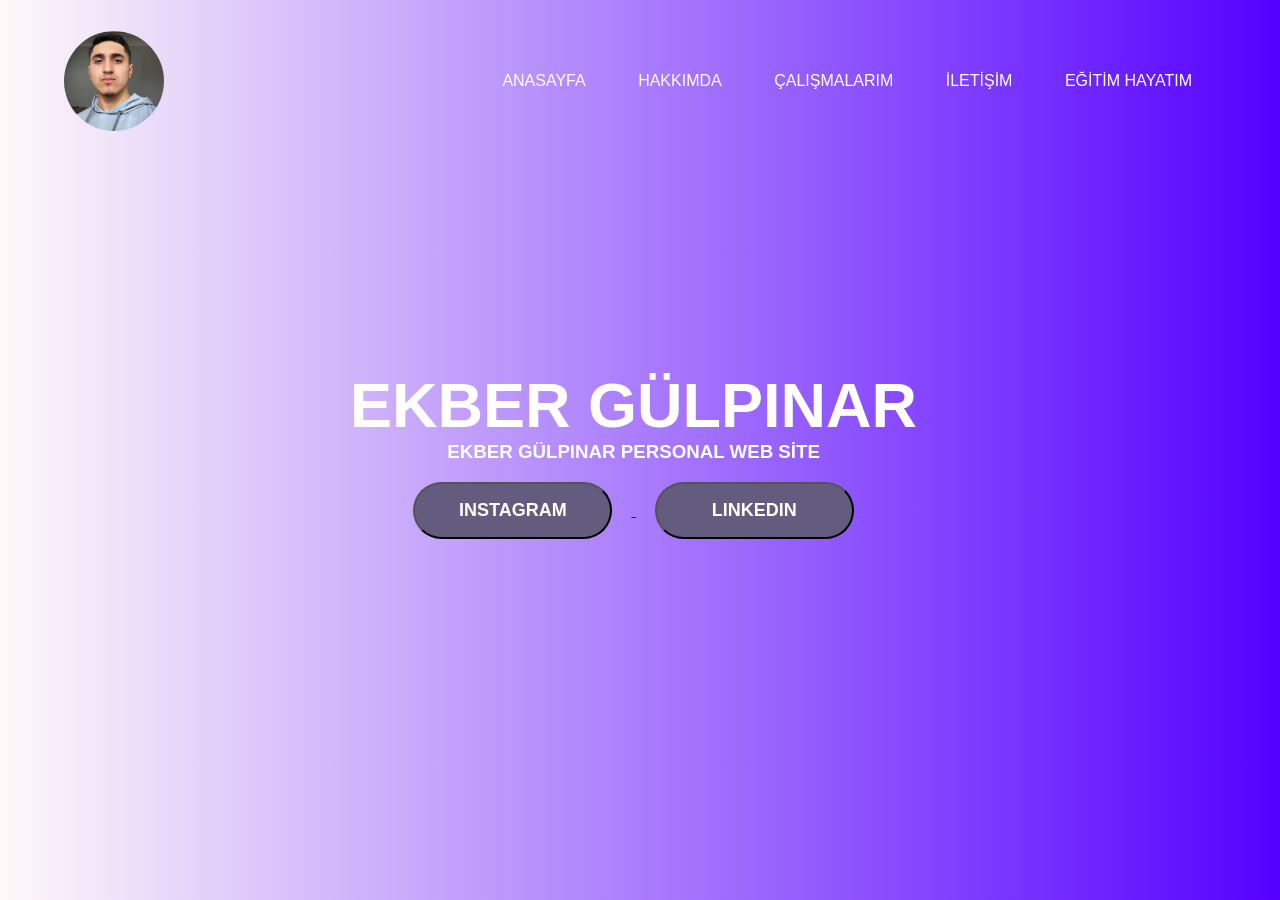
==== index.html @ 1288975b "Update index.html" ====
<!DOCTYPE html>
<html lang="tr">
<head>
	<meta charset="UTF-8">
	<meta http-equiv="X-UA-Compatible" content="IE=edge">
	<meta name="viewport" content="width=device-width, initial-scale=1.0">
	<title>Ekber Gülpınar</title>
	<link rel="stylesheet" href="style.css">
</head>
<body>
	<div class="banner">
		<div class="navbar">
			<img src="profil.jpg" alt="" class="Logo" width="100" height="100">
			<ul>
				<li><a href="index.html">ANASAYFA</a></li>
				<li><a href="hakkimda.html" target="_blank">HAKKIMDA</a></li>
				<li><a href="calismalarim.html"target="_blank">ÇALIŞMALARIM</a></li>
				<li><a href="iletisim.html"target="_blank">İLETİŞİM</a></li>
				<li><a href="egitim.html"target="_blank">EĞİTİM HAYATIM</a></li>
			</ul>
		</div>
		<div class="content">
			<h1>EKBER GÜLPINAR</h1>
			<h3> EKBER GÜLPINAR PERSONAL WEB SİTE</h3>
			<a href="https://www.instagram.com/ekberglpnar/" target="_blank">
				<button type="button">INSTAGRAM</button>
			</a>
			<a href="https://www.linkedin.com/in/ekber-gulpinar-a9260b25b/" target="_blank">
				<button type="button">LINKEDIN</button>
			</a>
		</div>
	</div>
</body>
</html>
---- style.css ----
* {
    padding: 0;
    margin: 0;
    font-family: sans-serif;
}
.banner{
    height: 100vh;
    width: 100%;
    background-image: linear-gradient(to right, rgba(255, 0, 0, 0.025), rgb(85, 0, 255)),url(2.jpg);
    background-position: center;
    background-size: cover;
}
.navbar{
    display : flex;
    width: 90%;
    margin: auto;
    padding: 31px 0;
    align-items: center;
    justify-content: space-between;
}
.Logo{
    cursor: pointer;
    border-radius: 75%;
}
.navbar ul li {
    list-style-type: none ;
    display: inline-block;
    margin: 0 24px;
}
.navbar ul li a {
    text-decoration: none ;
    color:white;
}
.navbar ul li a:hover{
    color:black;
    transition: 1s;

}

.content{
    width: 99%;
    position: absolute;
    top:41%;
    color:white;
    text-align: center;
}
.content h1{
    font-size: 63px;
}
.content p{
    margin: 21px auto ;

}
button{
    width: 199px;
    padding: 16px 0 ;
    border-radius: 40px;
    margin:19px;
    text-align: center;
    color:white;
    cursor:pointer;
    font-weight: 650;
    background-color: hsl(252, 16%, 43%);
    font-size: 18px;
}
button:hover{
    color:black;
    transition: 1.15s;  
}

* {
    box-sizing: border-box;
  }
  
  body {
    font-family: sans-serif;
    margin: 0;
  }
  
  .contact {
    width: 50%;
    margin: auto;
    background-color: white;
    padding: 20px;
    border-radius: 10px;
    box-shadow: 0px 0px 10px rgba(0, 0, 0, 0.3);
  }
  
  h2 {
    margin-top: 0;
    text-align: center;
  }
  
  label {
    display: block;
    font-size: 18px;
    font-weight: bold;
    margin-bottom: 5px;
  }
  
  input[type="text"],
  input[type="email"],
  textarea {
    width: 100%;
    padding: 12px;
    border: 1px solid #ccc;
    border-radius: 4px;
    resize: vertical;
  }
  
  input[type="submit"] {
    background-color: #4CAF50;
    color: white;
    padding: 12px 20px;
    border: none;
    border-radius: 4px;
    cursor: pointer;
  }
  
  input[type="submit"]:hover {
    background-color: #45a049;
  }
  
  @media (max-width: 768px) {
    .contact {
      width: 80%;
    }
  }
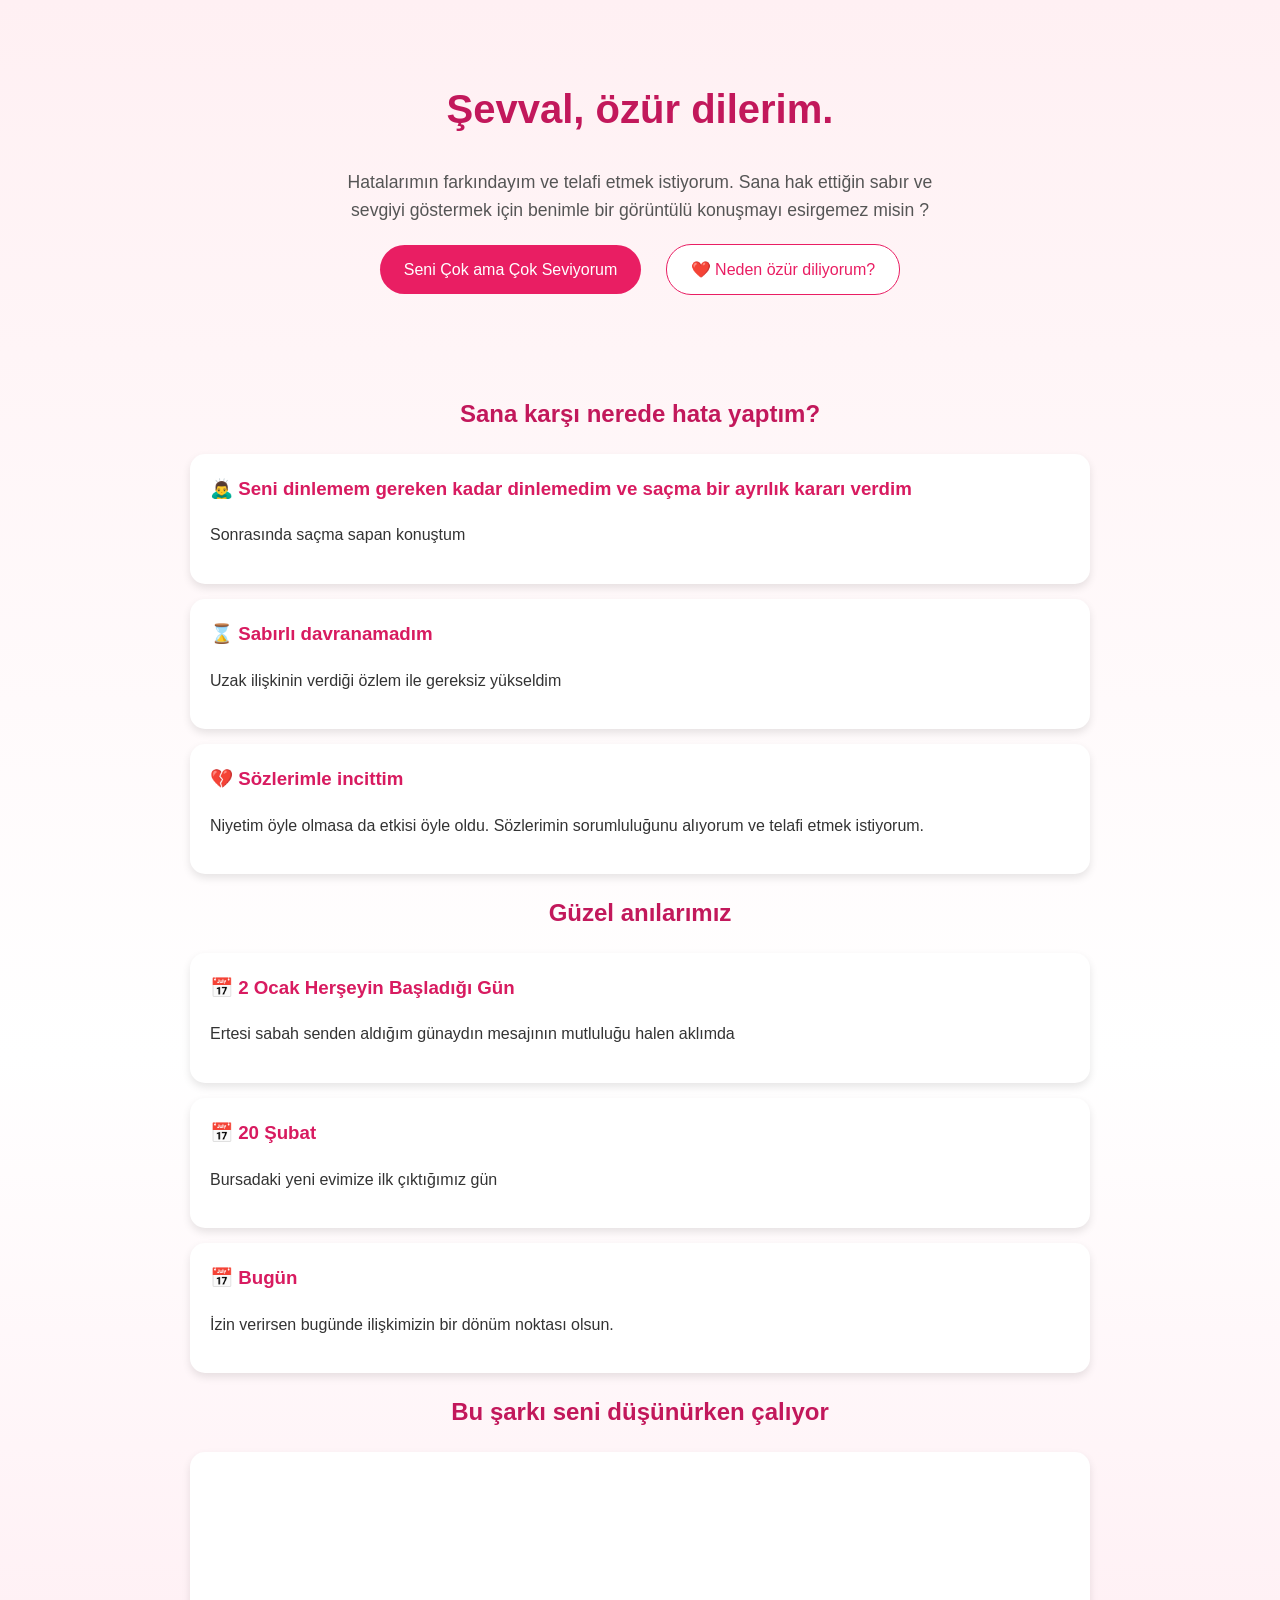
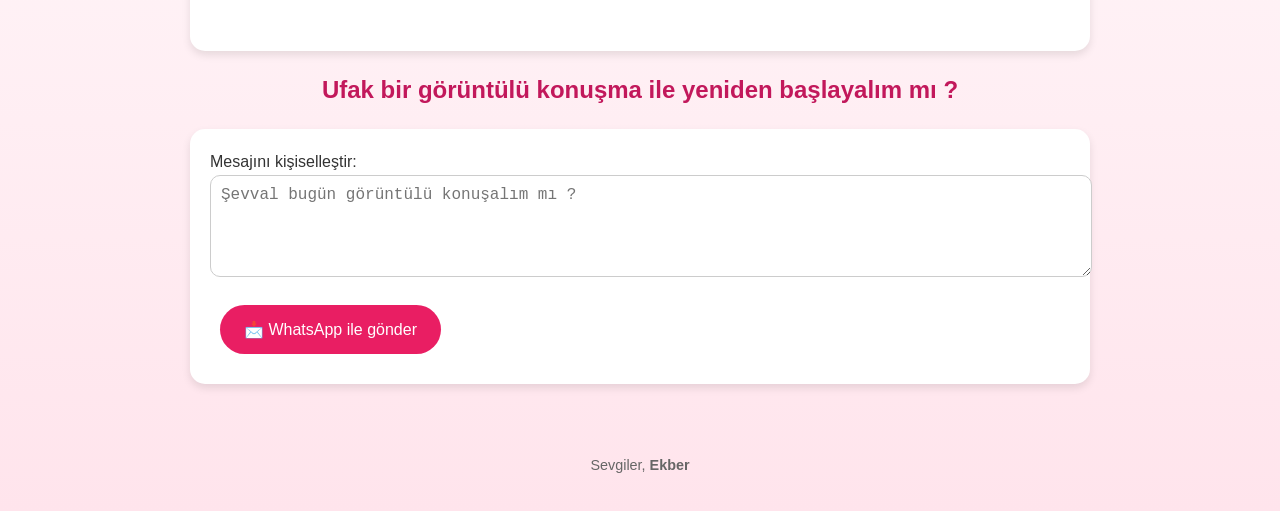
==== commit bd841f8e: "Add files via upload" ====
--- a/index.html
+++ b/index.html
@@ -1,34 +1,169 @@
 <!DOCTYPE html>
 <html lang="tr">
 <head>
-	<meta charset="UTF-8">
-	<meta http-equiv="X-UA-Compatible" content="IE=edge">
-	<meta name="viewport" content="width=device-width, initial-scale=1.0">
-	<title>Ekber Gülpınar</title>
-	<link rel="stylesheet" href="style.css">
+  <meta charset="UTF-8">
+  <meta name="viewport" content="width=device-width, initial-scale=1.0">
+  <title>Özür Dilerim</title>
+  <style>
+    body {
+      margin: 0;
+      font-family: Arial, sans-serif;
+      background: linear-gradient(to bottom, #fff0f3, #ffffff, #ffe4ec);
+      color: #333;
+      line-height: 1.6;
+    }
+    .container {
+      max-width: 900px;
+      margin: 0 auto;
+      padding: 20px;
+    }
+    h1, h2 {
+      text-align: center;
+      color: #c2185b;
+    }
+    .hero {
+      text-align: center;
+      padding: 50px 20px;
+    }
+    .hero h1 {
+      font-size: 2.5rem;
+    }
+    .hero p {
+      max-width: 600px;
+      margin: 10px auto;
+      font-size: 1.1rem;
+      color: #555;
+    }
+    .btn {
+      display: inline-block;
+      background: #e91e63;
+      color: #fff;
+      padding: 12px 24px;
+      margin: 10px;
+      border-radius: 25px;
+      text-decoration: none;
+      transition: background 0.3s;
+    }
+    .btn:hover {
+      background: #c2185b;
+    }
+    .card {
+      background: #fff;
+      border-radius: 15px;
+      padding: 20px;
+      margin: 15px 0;
+      box-shadow: 0 4px 8px rgba(0,0,0,0.1);
+    }
+    .card h3 {
+      margin-top: 0;
+      color: #d81b60;
+    }
+    iframe {
+      width: 100%;
+      height: 152px;
+      border: none;
+      border-radius: 15px;
+    }
+    textarea {
+      width: 100%;
+      min-height: 80px;
+      border-radius: 10px;
+      border: 1px solid #ccc;
+      padding: 10px;
+      font-size: 1rem;
+    }
+    footer {
+      text-align: center;
+      font-size: 0.9rem;
+      color: #666;
+      padding: 20px;
+    }
+  </style>
 </head>
 <body>
-	<div class="banner">
-		<div class="navbar">
-			<img src="profil.jpg" alt="" class="Logo" width="100" height="100">
-			<ul>
-				<li><a href="index.html">ANASAYFA</a></li>
-				<li><a href="hakkimda.html" target="_blank">HAKKIMDA</a></li>
-				<li><a href="calismalarim.html"target="_blank">ÇALIŞMALARIM</a></li>
-				<li><a href="iletisim.html"target="_blank">İLETİŞİM</a></li>
-				<li><a href="egitim.html"target="_blank">EĞİTİM HAYATIM</a></li>
-			</ul>
-		</div>
-		<div class="content">
-			<h1>EKBER GÜLPINAR</h1>
-			<h3> EKBER GÜLPINAR PERSONAL WEB SİTE</h3>
-			<a href="https://www.instagram.com/ekberglpnar/" target="_blank">
-				<button type="button">INSTAGRAM</button>
-			</a>
-			<a href="https://www.linkedin.com/in/ekber-gulpinar-a9260b25b/" target="_blank">
-				<button type="button">LINKEDIN</button>
-			</a>
-		</div>
-	</div>
+  <div class="hero">
+    <h1>Şevval, özür dilerim.</h1>
+    <p>Hatalarımın farkındayım ve telafi etmek istiyorum. Sana hak ettiğin sabır ve sevgiyi göstermek için benimle bir görüntülü konuşmayı esirgemez misin ?</p>
+    <a href="#invite" class="btn">Seni Çok ama Çok Seviyorum</a>
+    <a href="#apology" class="btn" style="background:#fff; color:#e91e63; border:1px solid #e91e63;">❤️ Neden özür diliyorum?</a>
+  </div>
+
+  <div class="container">
+    <section id="apology">
+      <h2>Sana karşı nerede hata yaptım?</h2>
+      <div class="card">
+        <h3>🙇‍♂️ Seni dinlemem gereken kadar dinlemedim ve saçma bir ayrılık kararı verdim</h3>
+        <p>Sonrasında saçma sapan konuştum</p>
+      </div>
+      <div class="card">
+        <h3>⌛ Sabırlı davranamadım</h3>
+        <p>Uzak ilişkinin verdiği özlem ile gereksiz yükseldim</p>
+      </div>
+      <div class="card">
+        <h3>💔 Sözlerimle incittim</h3>
+        <p>Niyetim öyle olmasa da etkisi öyle oldu. Sözlerimin sorumluluğunu alıyorum ve telafi etmek istiyorum.</p>
+      </div>
+    </section>
+
+    <section id="memories">
+      <h2>Güzel anılarımız</h2>
+      <div class="card">
+        <h3>📅 2 Ocak Herşeyin Başladığı Gün</h3>
+        <p>Ertesi sabah senden aldığım günaydın mesajının mutluluğu halen aklımda</p>
+      </div>
+      <div class="card">
+        <h3>📅 20 Şubat</h3>
+        <p>Bursadaki yeni evimize ilk çıktığımız gün</p>
+      </div>
+      <div class="card">
+        <h3>📅 Bugün</h3>
+        <p>İzin verirsen bugünde ilişkimizin bir dönüm noktası olsun.</p>
+      </div>
+    </section>
+
+    <section id="music">
+  <h2>Bu şarkı seni düşünürken çalıyor</h2>
+  <div class="card">
+    <iframe
+      style="border-radius:12px"
+      src="https://open.spotify.com/embed/track/0tgVpDi06FyKpA1z0VMD4v?utm_source=generator"
+      width="100%"
+      height="152"
+      frameborder="0"
+      allow="autoplay; clipboard-write; encrypted-media; fullscreen; picture-in-picture"
+      loading="lazy">
+    </iframe>
+  </div>
+</section>
+
+
+    <section id="invite">
+      <h2>Ufak bir görüntülü konuşma ile yeniden başlayalım mı ?</h2>
+      <div class="card">
+        <label>Mesajını kişiselleştir:</label>
+        <textarea id="customMsg" placeholder="Şevval bugün görüntülü konuşalım mı ?"></textarea>
+        <div style="margin-top:10px;">
+          <a id="waLink" class="btn" target="_blank">📩 WhatsApp ile gönder</a>
+        </div>
+      </div>
+    </section>
+  </div>
+
+  <footer>
+    <p>Sevgiler, <strong>Ekber</strong></p>
+  </footer>
+
+  <script>
+    const waLink = document.getElementById('waLink');
+    const textarea = document.getElementById('customMsg');
+
+    function updateLink() {
+      let msg = textarea.value.trim() || "Şevval, benimle tekrar bir ilişkiye ne dersin ? – Ekber";
+      waLink.href = `https://wa.me/?text=${encodeURIComponent(msg)}`;
+    }
+
+    textarea.addEventListener('input', updateLink);
+    updateLink();
+  </script>
 </body>
 </html>
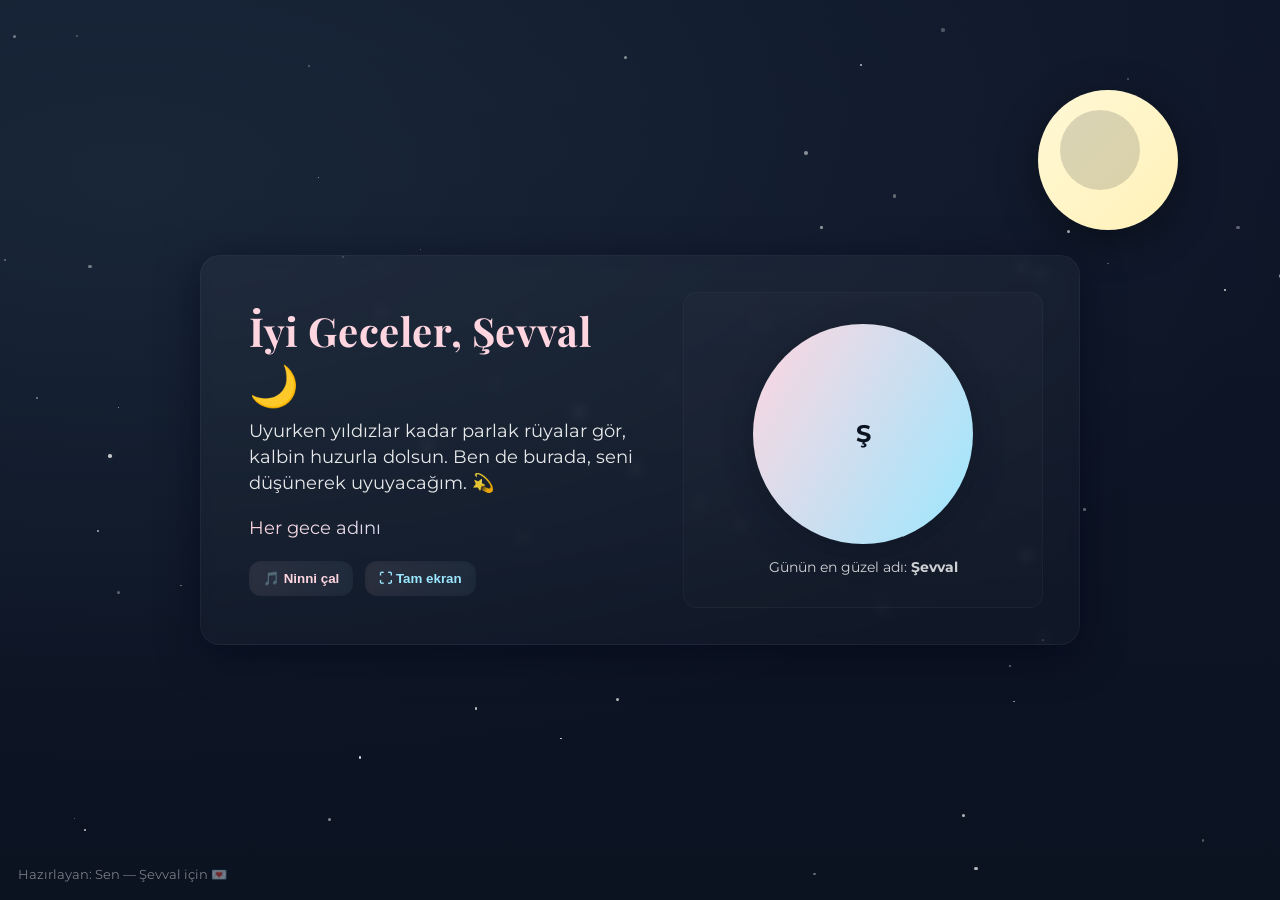
==== commit 27cbaf8e: "Update index.html" ====
--- a/index.html
+++ b/index.html
@@ -1,169 +1,159 @@
-<!DOCTYPE html>
+<!doctype html>
 <html lang="tr">
 <head>
-  <meta charset="UTF-8">
-  <meta name="viewport" content="width=device-width, initial-scale=1.0">
-  <title>Özür Dilerim</title>
+  <meta charset="utf-8">
+  <meta name="viewport" content="width=device-width, initial-scale=1">
+  <title>İyi Geceler, Şevval</title>
+  <link href="https://fonts.googleapis.com/css2?family=Montserrat:wght@300;600;800&family=Playfair+Display:wght@400;700&display=swap" rel="stylesheet">
   <style>
-    body {
-      margin: 0;
-      font-family: Arial, sans-serif;
-      background: linear-gradient(to bottom, #fff0f3, #ffffff, #ffe4ec);
-      color: #333;
-      line-height: 1.6;
+    :root{
+      --bg1: #0f172a; /* gece mavisi */
+      --bg2: #0b1220; /* daha koyu */
+      --card: rgba(255,255,255,0.06);
+      --accent: #ffd6e0; /* pembe */
+      --accent-2: #9be7ff; /* soft mavi */
+      --glass: rgba(255,255,255,0.06);
     }
-    .container {
-      max-width: 900px;
-      margin: 0 auto;
-      padding: 20px;
+    *{box-sizing:border-box}
+    html,body{height:100%;margin:0;font-family:Montserrat,system-ui,Arial;}
+
+    body{
+      background: radial-gradient(1200px 600px at 10% 20%, rgba(155,231,255,0.08), transparent),
+                  linear-gradient(180deg,var(--bg1),var(--bg2));
+      color: #fff;overflow:hidden;display:flex;align-items:center;justify-content:center;padding:32px;
     }
-    h1, h2 {
-      text-align: center;
-      color: #c2185b;
-    }
-    .hero {
-      text-align: center;
-      padding: 50px 20px;
-    }
-    .hero h1 {
-      font-size: 2.5rem;
-    }
-    .hero p {
-      max-width: 600px;
-      margin: 10px auto;
-      font-size: 1.1rem;
-      color: #555;
-    }
-    .btn {
-      display: inline-block;
-      background: #e91e63;
-      color: #fff;
-      padding: 12px 24px;
-      margin: 10px;
-      border-radius: 25px;
-      text-decoration: none;
-      transition: background 0.3s;
-    }
-    .btn:hover {
-      background: #c2185b;
-    }
-    .card {
-      background: #fff;
-      border-radius: 15px;
-      padding: 20px;
-      margin: 15px 0;
-      box-shadow: 0 4px 8px rgba(0,0,0,0.1);
-    }
-    .card h3 {
-      margin-top: 0;
-      color: #d81b60;
-    }
-    iframe {
-      width: 100%;
-      height: 152px;
-      border: none;
-      border-radius: 15px;
-    }
-    textarea {
-      width: 100%;
-      min-height: 80px;
-      border-radius: 10px;
-      border: 1px solid #ccc;
-      padding: 10px;
-      font-size: 1rem;
-    }
-    footer {
-      text-align: center;
-      font-size: 0.9rem;
-      color: #666;
-      padding: 20px;
+
+    /* yıldızlar */
+    .sky{position:fixed;inset:0;pointer-events:none;}
+    .star{position:absolute;background:#fff;border-radius:50%;opacity:0.9;box-shadow:0 0 6px rgba(255,255,255,0.2);animation:twinkle 3s infinite ease-in-out;}
+    @keyframes twinkle{0%{opacity:.2;transform:scale(.9)}50%{opacity:1;transform:scale(1.2)}100%{opacity:.2;transform:scale(.9)}}
+
+    /* ay */
+    .moon{position:fixed;right:8%;top:10%;width:140px;height:140px;border-radius:50%;background:linear-gradient(135deg,#fff8d6,#fff1b8);box-shadow:0 10px 40px rgba(0,0,0,0.4);filter:blur(.2px);transform:translateY(0);animation:float 6s ease-in-out infinite}
+    .moon:after{content:'';position:absolute;left:22px;top:20px;width:80px;height:80px;border-radius:50%;background:var(--bg2);opacity:.15}
+    @keyframes float{0%{transform:translateY(0)}50%{transform:translateY(-10px)}100%{transform:translateY(0)}}
+
+    /* kart */
+    .card{width:min(880px,95%);max-width:920px;padding:36px;border-radius:20px;background:linear-gradient(180deg,rgba(255,255,255,0.03),rgba(255,255,255,0.02));box-shadow: 0 10px 40px rgba(2,6,23,0.6);backdrop-filter: blur(6px);border:1px solid rgba(255,255,255,0.04);display:grid;grid-template-columns:1fr 360px;gap:28px;align-items:center}
+
+    .left{padding:12px}
+    h1{font-family:'Playfair Display',serif;font-weight:700;margin:0 0 8px;font-size:40px;letter-spacing:0.6px;color:var(--accent)}
+    p.lead{margin:0 0 18px;font-size:18px;line-height:1.45;color:rgba(255,255,255,0.9)}
+
+    /* yazı efekt */
+    .wish{font-size:18px;line-height:1.6;background:linear-gradient(90deg,var(--accent),var(--accent-2));-webkit-background-clip:text;background-clip:text;color:transparent}
+
+    .controls{display:flex;gap:12px;margin-top:18px}
+    .btn{padding:10px 14px;border-radius:12px;border:0;background:linear-gradient(90deg, rgba(255,214,227,0.08), rgba(155,231,255,0.05));color:var(--accent);cursor:pointer;font-weight:600;backdrop-filter: blur(4px)}
+    .btn.secondary{color:var(--accent-2)}
+
+    /* sağ bölüm */
+    .photo-area{height:100%;display:flex;flex-direction:column;align-items:center;justify-content:center;padding:18px;border-radius:14px;background:linear-gradient(180deg, rgba(255,255,255,0.02), rgba(255,255,255,0.01));border:1px solid rgba(255,255,255,0.03)}
+    .photo{width:220px;height:220px;border-radius:50%;background:linear-gradient(120deg,var(--accent),var(--accent-2));display:flex;align-items:center;justify-content:center;font-size:24px;color:#0b1220;font-weight:700;box-shadow:0 8px 30px rgba(11,18,32,0.45)}
+    .caption{margin-top:14px;text-align:center;font-size:14px;color:rgba(255,255,255,0.8)}
+
+    footer.note{position:fixed;left:18px;bottom:18px;color:rgba(255,255,255,0.45);font-size:13px}
+
+    /* responsive */
+    @media (max-width:820px){
+      .card{grid-template-columns:1fr;gap:18px}
+      .photo{width:160px;height:160px}
     }
   </style>
 </head>
 <body>
-  <div class="hero">
-    <h1>Şevval, özür dilerim.</h1>
-    <p>Hatalarımın farkındayım ve telafi etmek istiyorum. Sana hak ettiğin sabır ve sevgiyi göstermek için benimle bir görüntülü konuşmayı esirgemez misin ?</p>
-    <a href="#invite" class="btn">Seni Çok ama Çok Seviyorum</a>
-    <a href="#apology" class="btn" style="background:#fff; color:#e91e63; border:1px solid #e91e63;">❤️ Neden özür diliyorum?</a>
-  </div>
 
-  <div class="container">
-    <section id="apology">
-      <h2>Sana karşı nerede hata yaptım?</h2>
-      <div class="card">
-        <h3>🙇‍♂️ Seni dinlemem gereken kadar dinlemedim ve saçma bir ayrılık kararı verdim</h3>
-        <p>Sonrasında saçma sapan konuştum</p>
+  <div class="sky" aria-hidden="true"></div>
+  <div class="moon" aria-hidden="true"></div>
+
+  <main class="card" role="main">
+    <section class="left">
+      <h1>İyi Geceler, Şevval 🌙</h1>
+      <p class="lead">Uyurken yıldızlar kadar parlak rüyalar gör, kalbin huzurla dolsun. Ben de burada, seni düşünerek uyuyacağım. 💫</p>
+
+      <p class="wish" id="typeLine">Her gece adını fısıldıyor rüzgâr — tatlı uykular, sevgilim.</p>
+
+      <div class="controls">
+        <button class="btn" id="playBtn">🎵 Ninni çal</button>
+        <button class="btn secondary" id="fullscreenBtn">⛶ Tam ekran</button>
       </div>
-      <div class="card">
-        <h3>⌛ Sabırlı davranamadım</h3>
-        <p>Uzak ilişkinin verdiği özlem ile gereksiz yükseldim</p>
-      </div>
-      <div class="card">
-        <h3>💔 Sözlerimle incittim</h3>
-        <p>Niyetim öyle olmasa da etkisi öyle oldu. Sözlerimin sorumluluğunu alıyorum ve telafi etmek istiyorum.</p>
-      </div>
+
+      <audio id="ninni" loop>
+        <!-- Buraya kendi mp3 dosyanızın yolunu koyun. Örn: "audio/lullaby.mp3" -->
+        <source src="" type="audio/mpeg">
+        <!-- Eğer ses eklemezseniz düğme sessiz kalır. -->
+      </audio>
+
     </section>
 
-    <section id="memories">
-      <h2>Güzel anılarımız</h2>
-      <div class="card">
-        <h3>📅 2 Ocak Herşeyin Başladığı Gün</h3>
-        <p>Ertesi sabah senden aldığım günaydın mesajının mutluluğu halen aklımda</p>
-      </div>
-      <div class="card">
-        <h3>📅 20 Şubat</h3>
-        <p>Bursadaki yeni evimize ilk çıktığımız gün</p>
-      </div>
-      <div class="card">
-        <h3>📅 Bugün</h3>
-        <p>İzin verirsen bugünde ilişkimizin bir dönüm noktası olsun.</p>
-      </div>
-    </section>
+    <aside class="photo-area" aria-label="Fotoğraf ve küçük not">
+      <div class="photo" id="photo">Ş</div>
+      <div class="caption">Günün en güzel adı: <strong>Şevval</strong></div>
+    </aside>
+  </main>
 
-    <section id="music">
-  <h2>Bu şarkı seni düşünürken çalıyor</h2>
-  <div class="card">
-    <iframe
-      style="border-radius:12px"
-      src="https://open.spotify.com/embed/track/0tgVpDi06FyKpA1z0VMD4v?utm_source=generator"
-      width="100%"
-      height="152"
-      frameborder="0"
-      allow="autoplay; clipboard-write; encrypted-media; fullscreen; picture-in-picture"
-      loading="lazy">
-    </iframe>
-  </div>
-</section>
-
-
-    <section id="invite">
-      <h2>Ufak bir görüntülü konuşma ile yeniden başlayalım mı ?</h2>
-      <div class="card">
-        <label>Mesajını kişiselleştir:</label>
-        <textarea id="customMsg" placeholder="Şevval bugün görüntülü konuşalım mı ?"></textarea>
-        <div style="margin-top:10px;">
-          <a id="waLink" class="btn" target="_blank">📩 WhatsApp ile gönder</a>
-        </div>
-      </div>
-    </section>
-  </div>
-
-  <footer>
-    <p>Sevgiler, <strong>Ekber</strong></p>
-  </footer>
+  <div class="note" style="display:none">Not: Bu sayfa yerel olarak çalışır. Dilersen kodu düzenleyip kendi şarkını, fotoğrafını veya mesajını ekleyebilirsin.</div>
+  <footer class="note">Hazırlayan: Sen — Şevval için 💌</footer>
 
   <script>
-    const waLink = document.getElementById('waLink');
-    const textarea = document.getElementById('customMsg');
+    // küçük yıldızlar üretimi
+    const sky = document.querySelector('.sky');
+    function makeStars(count){
+      for(let i=0;i<count;i++){
+        const s = document.createElement('div');
+        s.className = 'star';
+        const size = Math.random()*3 + 1; // 1-4px
+        s.style.width = s.style.height = size + 'px';
+        s.style.left = Math.random()*100 + '%';
+        s.style.top = Math.random()*100 + '%';
+        s.style.opacity = (Math.random()*0.7 + 0.2).toFixed(2);
+        s.style.animationDuration = (Math.random()*3 + 2).toFixed(2) + 's';
+        sky.appendChild(s);
+      }
+    }
+    makeStars(60);
 
-    function updateLink() {
-      let msg = textarea.value.trim() || "Şevval, benimle tekrar bir ilişkiye ne dersin ? – Ekber";
-      waLink.href = `https://wa.me/?text=${encodeURIComponent(msg)}`;
+    // butonlar
+    const playBtn = document.getElementById('playBtn');
+    const ninni = document.getElementById('ninni');
+    playBtn.addEventListener('click',()=>{
+      if(!ninni.querySelector('source').src){
+        // kullanıcı eklemedi
+        alert('Sayfaya bir müzik dosyası eklemek istersen index.html içindeki <audio> elementine mp3 yolu koy.');
+        return;
+      }
+      if(ninni.paused){
+        ninni.play();playBtn.textContent = '⏸️ Duraklat';
+      } else {ninni.pause();playBtn.textContent = '🎵 Ninni çal';}
+    });
+
+    // tam ekran
+    const fsBtn = document.getElementById('fullscreenBtn');
+    fsBtn.addEventListener('click',()=>{
+      if(!document.fullscreenElement){
+        document.documentElement.requestFullscreen().catch(()=>{});
+      } else {
+        document.exitFullscreen().catch(()=>{});
+      }
+    });
+
+    // küçük yazı efekt (basit)
+    const line = document.getElementById('typeLine');
+    const originalText = line.textContent;
+    line.textContent = '';
+    let idx=0;
+    function type(){
+      if(idx<=originalText.length){
+        line.textContent = originalText.slice(0,idx);
+        idx++;
+        setTimeout(type,50);
+      }
     }
+    setTimeout(type,700);
 
-    textarea.addEventListener('input', updateLink);
-    updateLink();
+    // fotoğraf yerine gerçek resim koymak istersen:
+    // document.getElementById('photo').style.backgroundImage = 'url("path/to/photo.jpg")';
+    // document.getElementById('photo').textContent = '';
   </script>
 </body>
 </html>
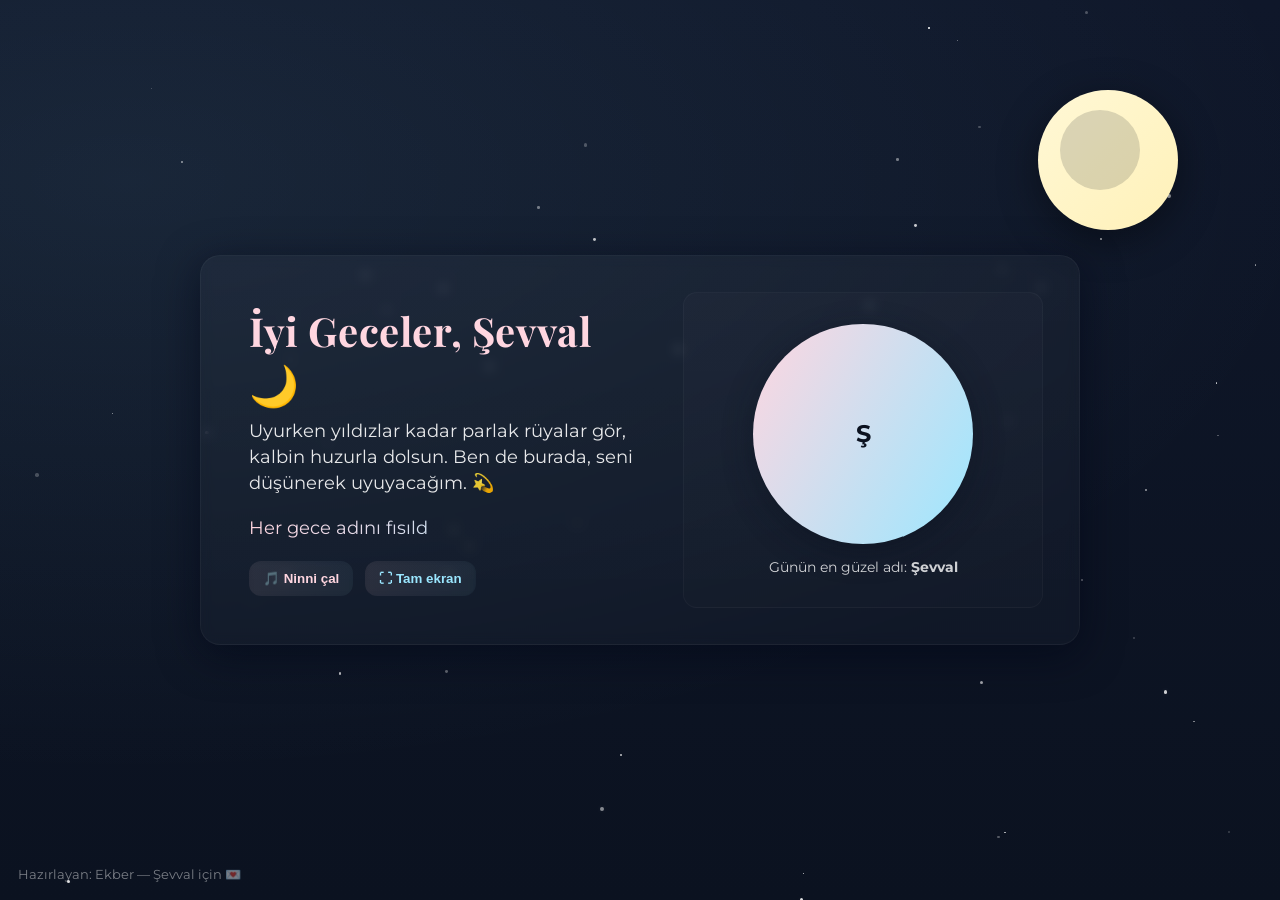
==== commit 49b92f8b: "Update index.html" ====
--- a/index.html
+++ b/index.html
@@ -93,7 +93,7 @@
   </main>
 
   <div class="note" style="display:none">Not: Bu sayfa yerel olarak çalışır. Dilersen kodu düzenleyip kendi şarkını, fotoğrafını veya mesajını ekleyebilirsin.</div>
-  <footer class="note">Hazırlayan: Sen — Şevval için 💌</footer>
+  <footer class="note">Hazırlayan: Ekber — Şevval için 💌</footer>
 
   <script>
     // küçük yıldızlar üretimi
@@ -157,3 +157,4 @@
   </script>
 </body>
 </html>
+
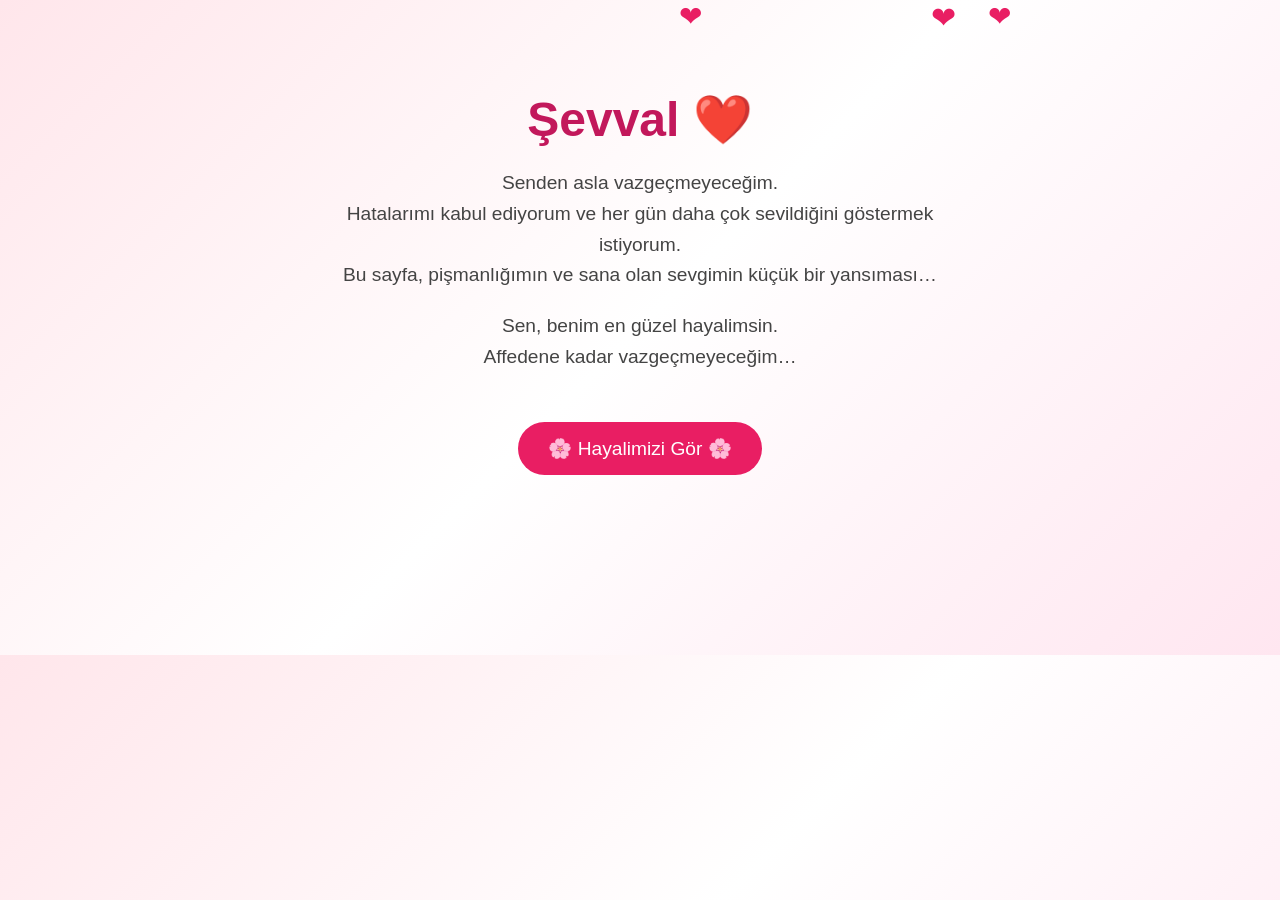
==== commit d0a129e2: "Add files via upload" ====
--- a/index.html
+++ b/index.html
@@ -1,160 +1,231 @@
-<!doctype html>
+<!DOCTYPE html>
 <html lang="tr">
 <head>
-  <meta charset="utf-8">
-  <meta name="viewport" content="width=device-width, initial-scale=1">
-  <title>İyi Geceler, Şevval</title>
-  <link href="https://fonts.googleapis.com/css2?family=Montserrat:wght@300;600;800&family=Playfair+Display:wght@400;700&display=swap" rel="stylesheet">
+  <meta charset="UTF-8">
+  <meta name="viewport" content="width=device-width, initial-scale=1.0">
+  <title>Şevval, Vazgeçmeyeceğim</title>
   <style>
-    :root{
-      --bg1: #0f172a; /* gece mavisi */
-      --bg2: #0b1220; /* daha koyu */
-      --card: rgba(255,255,255,0.06);
-      --accent: #ffd6e0; /* pembe */
-      --accent-2: #9be7ff; /* soft mavi */
-      --glass: rgba(255,255,255,0.06);
-    }
-    *{box-sizing:border-box}
-    html,body{height:100%;margin:0;font-family:Montserrat,system-ui,Arial;}
-
-    body{
-      background: radial-gradient(1200px 600px at 10% 20%, rgba(155,231,255,0.08), transparent),
-                  linear-gradient(180deg,var(--bg1),var(--bg2));
-      color: #fff;overflow:hidden;display:flex;align-items:center;justify-content:center;padding:32px;
-    }
-
-    /* yıldızlar */
-    .sky{position:fixed;inset:0;pointer-events:none;}
-    .star{position:absolute;background:#fff;border-radius:50%;opacity:0.9;box-shadow:0 0 6px rgba(255,255,255,0.2);animation:twinkle 3s infinite ease-in-out;}
-    @keyframes twinkle{0%{opacity:.2;transform:scale(.9)}50%{opacity:1;transform:scale(1.2)}100%{opacity:.2;transform:scale(.9)}}
-
-    /* ay */
-    .moon{position:fixed;right:8%;top:10%;width:140px;height:140px;border-radius:50%;background:linear-gradient(135deg,#fff8d6,#fff1b8);box-shadow:0 10px 40px rgba(0,0,0,0.4);filter:blur(.2px);transform:translateY(0);animation:float 6s ease-in-out infinite}
-    .moon:after{content:'';position:absolute;left:22px;top:20px;width:80px;height:80px;border-radius:50%;background:var(--bg2);opacity:.15}
-    @keyframes float{0%{transform:translateY(0)}50%{transform:translateY(-10px)}100%{transform:translateY(0)}}
-
-    /* kart */
-    .card{width:min(880px,95%);max-width:920px;padding:36px;border-radius:20px;background:linear-gradient(180deg,rgba(255,255,255,0.03),rgba(255,255,255,0.02));box-shadow: 0 10px 40px rgba(2,6,23,0.6);backdrop-filter: blur(6px);border:1px solid rgba(255,255,255,0.04);display:grid;grid-template-columns:1fr 360px;gap:28px;align-items:center}
-
-    .left{padding:12px}
-    h1{font-family:'Playfair Display',serif;font-weight:700;margin:0 0 8px;font-size:40px;letter-spacing:0.6px;color:var(--accent)}
-    p.lead{margin:0 0 18px;font-size:18px;line-height:1.45;color:rgba(255,255,255,0.9)}
-
-    /* yazı efekt */
-    .wish{font-size:18px;line-height:1.6;background:linear-gradient(90deg,var(--accent),var(--accent-2));-webkit-background-clip:text;background-clip:text;color:transparent}
-
-    .controls{display:flex;gap:12px;margin-top:18px}
-    .btn{padding:10px 14px;border-radius:12px;border:0;background:linear-gradient(90deg, rgba(255,214,227,0.08), rgba(155,231,255,0.05));color:var(--accent);cursor:pointer;font-weight:600;backdrop-filter: blur(4px)}
-    .btn.secondary{color:var(--accent-2)}
-
-    /* sağ bölüm */
-    .photo-area{height:100%;display:flex;flex-direction:column;align-items:center;justify-content:center;padding:18px;border-radius:14px;background:linear-gradient(180deg, rgba(255,255,255,0.02), rgba(255,255,255,0.01));border:1px solid rgba(255,255,255,0.03)}
-    .photo{width:220px;height:220px;border-radius:50%;background:linear-gradient(120deg,var(--accent),var(--accent-2));display:flex;align-items:center;justify-content:center;font-size:24px;color:#0b1220;font-weight:700;box-shadow:0 8px 30px rgba(11,18,32,0.45)}
-    .caption{margin-top:14px;text-align:center;font-size:14px;color:rgba(255,255,255,0.8)}
-
-    footer.note{position:fixed;left:18px;bottom:18px;color:rgba(255,255,255,0.45);font-size:13px}
-
-    /* responsive */
-    @media (max-width:820px){
-      .card{grid-template-columns:1fr;gap:18px}
-      .photo{width:160px;height:160px}
+    body {
+      margin: 0;
+      font-family: 'Arial', sans-serif;
+      background: linear-gradient(135deg, #ffe6eb, #ffffff, #ffe6f0);
+      overflow: hidden;
+    }
+    /* Kalp animasyonu */
+    .hearts {
+      position: fixed;
+      top: 0; left: 0;
+      width: 100%; height: 100%;
+      pointer-events: none;
+      z-index: 1;
+    }
+    .heart {
+      position: absolute;
+      color: #e91e63;
+      font-size: 20px;
+      animation: float 5s linear infinite;
+    }
+    @keyframes float {
+      0% { transform: translateY(100vh) scale(0.7); opacity: 1; }
+      100% { transform: translateY(-10vh) scale(1.5); opacity: 0; }
+    }
+    .container {
+      text-align: center;
+      position: relative;
+      z-index: 5;
+      padding: 60px 20px;
+    }
+    h1 {
+      font-size: 3rem;
+      color: #c2185b;
+      margin-bottom: 20px;
+      animation: fadeIn 2s ease-in-out;
+    }
+    p {
+      font-size: 1.2rem;
+      color: #444;
+      max-width: 600px;
+      margin: 0 auto 20px;
+      line-height: 1.6;
+      animation: fadeIn 3s ease-in-out;
+    }
+    .btn {
+      background: #e91e63;
+      color: white;
+      padding: 15px 30px;
+      font-size: 1.2rem;
+      border: none;
+      border-radius: 30px;
+      cursor: pointer;
+      transition: background 0.3s;
+      margin-top: 30px;
+      animation: pulse 2s infinite;
+      z-index: 10;
+      position: relative;
+    }
+    .btn:hover { background: #c2185b; }
+    @keyframes fadeIn {
+      from { opacity: 0; transform: translateY(20px); }
+      to { opacity: 1; transform: translateY(0); }
+    }
+    @keyframes pulse {
+      0%, 100% { transform: scale(1); }
+      50% { transform: scale(1.05); }
+    }
+    /* Overlay */
+    .overlay {
+      position: fixed;
+      top: 0; left: 0;
+      width: 100%; height: 100%;
+      background-size: cover;
+      background-position: center;
+      display: flex;
+      align-items: center;
+      justify-content: center;
+      flex-direction: column;
+      text-align: center;
+      opacity: 0;
+      transition: opacity 1.5s ease-in-out;
+      z-index: 6;
+      pointer-events: none;
+    }
+    .overlay.show {
+      opacity: 1;
+      pointer-events: auto;
+    }
+    .overlay h2 {
+      color: white;
+      font-size: 2.5rem;
+      text-shadow: 2px 2px 15px rgba(0,0,0,0.8);
+      opacity: 0;
+      animation: textPop 3s ease forwards;
+      margin-bottom: 10px;
+    }
+    .overlay p {
+      color: white;
+      font-size: 1.5rem;
+      text-shadow: 2px 2px 10px rgba(0,0,0,0.6);
+      opacity: 0;
+      animation: textPop 3.5s ease forwards;
+      max-width: 600px;
+    }
+    @keyframes textPop {
+      0% { opacity: 0; transform: scale(0.7); }
+      50% { opacity: 1; transform: scale(1.1); }
+      100% { opacity: 1; transform: scale(1); }
+    }
+    .overlay .heart {
+      color: #ff80ab;
+      text-shadow: 0 0 5px rgba(255,255,255,0.8);
+      animation: overlayFloat 6s linear infinite;
+    }
+    @keyframes overlayFloat {
+      0% { transform: translateY(100vh) scale(0.5); opacity: 1; }
+      100% { transform: translateY(-20vh) scale(1.3); opacity: 0; }
+    }
+    /* Kalp bulutu */
+    .heart-cloud {
+      margin-top: 20px;
+      width: 300px;
+      height: 100px;
+      margin-left: auto;
+      margin-right: auto;
+      position: relative;
+      cursor: pointer;
+      z-index: 5;
+    }
+    .click-heart {
+      position: absolute;
+      color: #ff4081;
+      font-size: 15px;
+      animation: clickFloat 2s ease-out forwards;
+    }
+    @keyframes clickFloat {
+      0% { opacity: 1; transform: translate(0, 0) scale(1); }
+      100% { opacity: 0; transform: translate(0, -50px) scale(1.5); }
     }
   </style>
 </head>
 <body>
-
-  <div class="sky" aria-hidden="true"></div>
-  <div class="moon" aria-hidden="true"></div>
-
-  <main class="card" role="main">
-    <section class="left">
-      <h1>İyi Geceler, Şevval 🌙</h1>
-      <p class="lead">Uyurken yıldızlar kadar parlak rüyalar gör, kalbin huzurla dolsun. Ben de burada, seni düşünerek uyuyacağım. 💫</p>
-
-      <p class="wish" id="typeLine">Her gece adını fısıldıyor rüzgâr — tatlı uykular, sevgilim.</p>
-
-      <div class="controls">
-        <button class="btn" id="playBtn">🎵 Ninni çal</button>
-        <button class="btn secondary" id="fullscreenBtn">⛶ Tam ekran</button>
-      </div>
-
-      <audio id="ninni" loop>
-        <!-- Buraya kendi mp3 dosyanızın yolunu koyun. Örn: "audio/lullaby.mp3" -->
-        <source src="" type="audio/mpeg">
-        <!-- Eğer ses eklemezseniz düğme sessiz kalır. -->
-      </audio>
-
-    </section>
-
-    <aside class="photo-area" aria-label="Fotoğraf ve küçük not">
-      <div class="photo" id="photo">Ş</div>
-      <div class="caption">Günün en güzel adı: <strong>Şevval</strong></div>
-    </aside>
-  </main>
-
-  <div class="note" style="display:none">Not: Bu sayfa yerel olarak çalışır. Dilersen kodu düzenleyip kendi şarkını, fotoğrafını veya mesajını ekleyebilirsin.</div>
-  <footer class="note">Hazırlayan: Ekber — Şevval için 💌</footer>
-
+  <!-- Kalpler -->
+  <div class="hearts"></div>
+  <!-- Giriş -->
+  <div class="container">
+    <h1>Şevval ❤️</h1>
+    <p>Senden asla vazgeçmeyeceğim.<br>
+      Hatalarımı kabul ediyorum ve her gün daha çok sevildiğini göstermek istiyorum.<br>
+      Bu sayfa, pişmanlığımın ve sana olan sevgimin küçük bir yansıması…</p>
+    <p>Sen, benim en güzel hayalimsin.<br>
+      Affedene kadar vazgeçmeyeceğim…</p>
+    <button class="btn" onclick="showDream()">🌸 Hayalimizi Gör 🌸</button>
+    <!-- Kalp bulutu -->
+    <div class="heart-cloud" onclick="createClickHeart(event)"></div>
+  </div>
+  <!-- Hayal Overlay -->
+  <div class="overlay" id="overlay">
+    <h2>Hayalini kurduğumuz şeyleri beraber yaşamak istemez misin? 💕</h2>
+    <p>New York’ta yeni yıl diye sen çizmiştin bu resmi</p>
+  </div>
   <script>
-    // küçük yıldızlar üretimi
-    const sky = document.querySelector('.sky');
-    function makeStars(count){
-      for(let i=0;i<count;i++){
-        const s = document.createElement('div');
-        s.className = 'star';
-        const size = Math.random()*3 + 1; // 1-4px
-        s.style.width = s.style.height = size + 'px';
-        s.style.left = Math.random()*100 + '%';
-        s.style.top = Math.random()*100 + '%';
-        s.style.opacity = (Math.random()*0.7 + 0.2).toFixed(2);
-        s.style.animationDuration = (Math.random()*3 + 2).toFixed(2) + 's';
-        sky.appendChild(s);
+    // Kalpler
+    const heartsContainer = document.querySelector('.hearts');
+    function createHeart() {
+      const heart = document.createElement('div');
+      heart.classList.add('heart');
+      heart.innerText = '❤';
+      heart.style.left = Math.random() * 100 + 'vw';
+      heart.style.fontSize = (20 + Math.random() * 20) + 'px';
+      heart.style.animationDuration = (4 + Math.random() * 3) + 's';
+      heartsContainer.appendChild(heart);
+      setTimeout(() => heart.remove(), 5000);
+    }
+    setInterval(createHeart, 400);
+    // Overlay kalpleri
+    function createOverlayHeart() {
+      const overlay = document.getElementById('overlay');
+      const heart = document.createElement('div');
+      heart.classList.add('heart');
+      heart.innerText = '❤';
+      heart.style.left = Math.random() * 100 + 'vw';
+      heart.style.fontSize = (15 + Math.random() * 15) + 'px';
+      heart.style.animationDuration = (5 + Math.random() * 3) + 's';
+      overlay.appendChild(heart);
+      setTimeout(() => heart.remove(), 6000);
+    }
+    // Kalp bulutu tıklamaları
+    function createClickHeart(event) {
+      const heartCloud = document.querySelector('.heart-cloud');
+      const rect = heartCloud.getBoundingClientRect();
+      const x = event.clientX - rect.left;
+      const y = event.clientY - rect.top;
+      for (let i = 0; i < 3; i++) {
+        const heart = document.createElement('div');
+        heart.classList.add('click-heart');
+        heart.innerText = '❤';
+        heart.style.left = x + 'px';
+        heart.style.top = y + 'px';
+        heart.style.transform = `translate(${Math.random() * 20 - 10}px, ${Math.random() * 20 - 10}px)`;
+        heartCloud.appendChild(heart);
+        setTimeout(() => heart.remove(), 2000);
       }
     }
-    makeStars(60);
-
-    // butonlar
-    const playBtn = document.getElementById('playBtn');
-    const ninni = document.getElementById('ninni');
-    playBtn.addEventListener('click',()=>{
-      if(!ninni.querySelector('source').src){
-        // kullanıcı eklemedi
-        alert('Sayfaya bir müzik dosyası eklemek istersen index.html içindeki <audio> elementine mp3 yolu koy.');
-        return;
-      }
-      if(ninni.paused){
-        ninni.play();playBtn.textContent = '⏸️ Duraklat';
-      } else {ninni.pause();playBtn.textContent = '🎵 Ninni çal';}
-    });
-
-    // tam ekran
-    const fsBtn = document.getElementById('fullscreenBtn');
-    fsBtn.addEventListener('click',()=>{
-      if(!document.fullscreenElement){
-        document.documentElement.requestFullscreen().catch(()=>{});
-      } else {
-        document.exitFullscreen().catch(()=>{});
-      }
-    });
-
-    // küçük yazı efekt (basit)
-    const line = document.getElementById('typeLine');
-    const originalText = line.textContent;
-    line.textContent = '';
-    let idx=0;
-    function type(){
-      if(idx<=originalText.length){
-        line.textContent = originalText.slice(0,idx);
-        idx++;
-        setTimeout(type,50);
-      }
-    }
-    setTimeout(type,700);
-
-    // fotoğraf yerine gerçek resim koymak istersen:
-    // document.getElementById('photo').style.backgroundImage = 'url("path/to/photo.jpg")';
-    // document.getElementById('photo').textContent = '';
+    // Butona tıklanınca
+    function showDream() {
+      const overlay = document.getElementById('overlay');
+      overlay.style.backgroundImage = "url('hayalimiz.jpg')";
+      overlay.classList.add('show');
+      // Yazı animasyonları tekrar çalışsın
+      const textH2 = overlay.querySelector('h2');
+      textH2.style.animation = 'none';
+      textH2.offsetHeight;
+      textH2.style.animation = 'textPop 3s ease forwards';
+      const textP = overlay.querySelector('p');
+      textP.style.animation = 'none';
+      textP.offsetHeight;
+      textP.style.animation = 'textPop 3.5s ease forwards';
+      // Kalpler overlayde çıkmaya başlasın
+      setInterval(createOverlayHeart, 500);
+    }
   </script>
 </body>
-</html>
-
+</html>
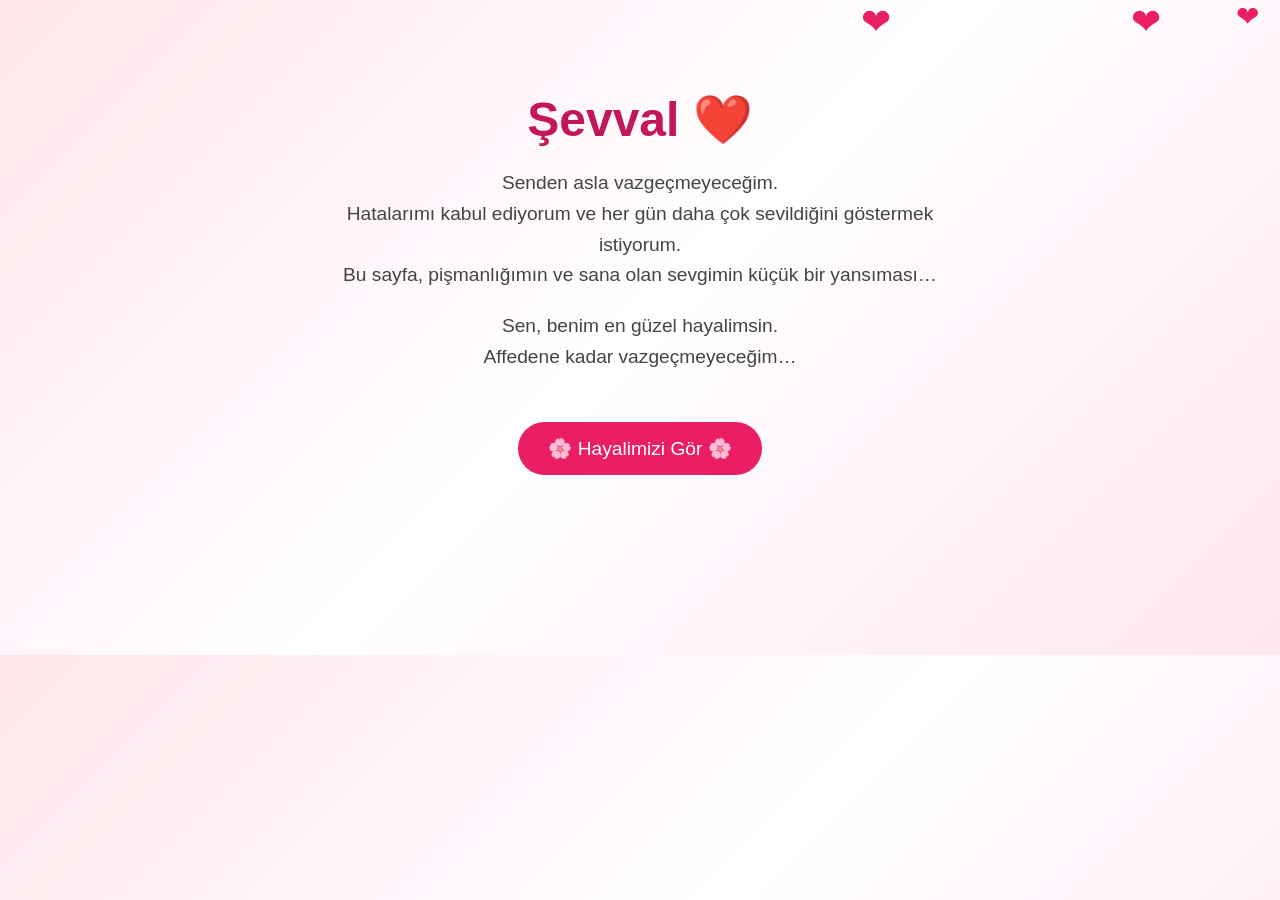
==== commit b0d932a7: "Update index.html" ====
--- a/index.html
+++ b/index.html
@@ -3,7 +3,7 @@
 <head>
   <meta charset="UTF-8">
   <meta name="viewport" content="width=device-width, initial-scale=1.0">
-  <title>Şevval, Vazgeçmeyeceğim</title>
+  <title>Şevval Affedene Kadar Web Sitesi Yapıyorum Gün 2</title>
   <style>
     body {
       margin: 0;
@@ -228,4 +228,5 @@
     }
   </script>
 </body>
-</html>+
+</html>
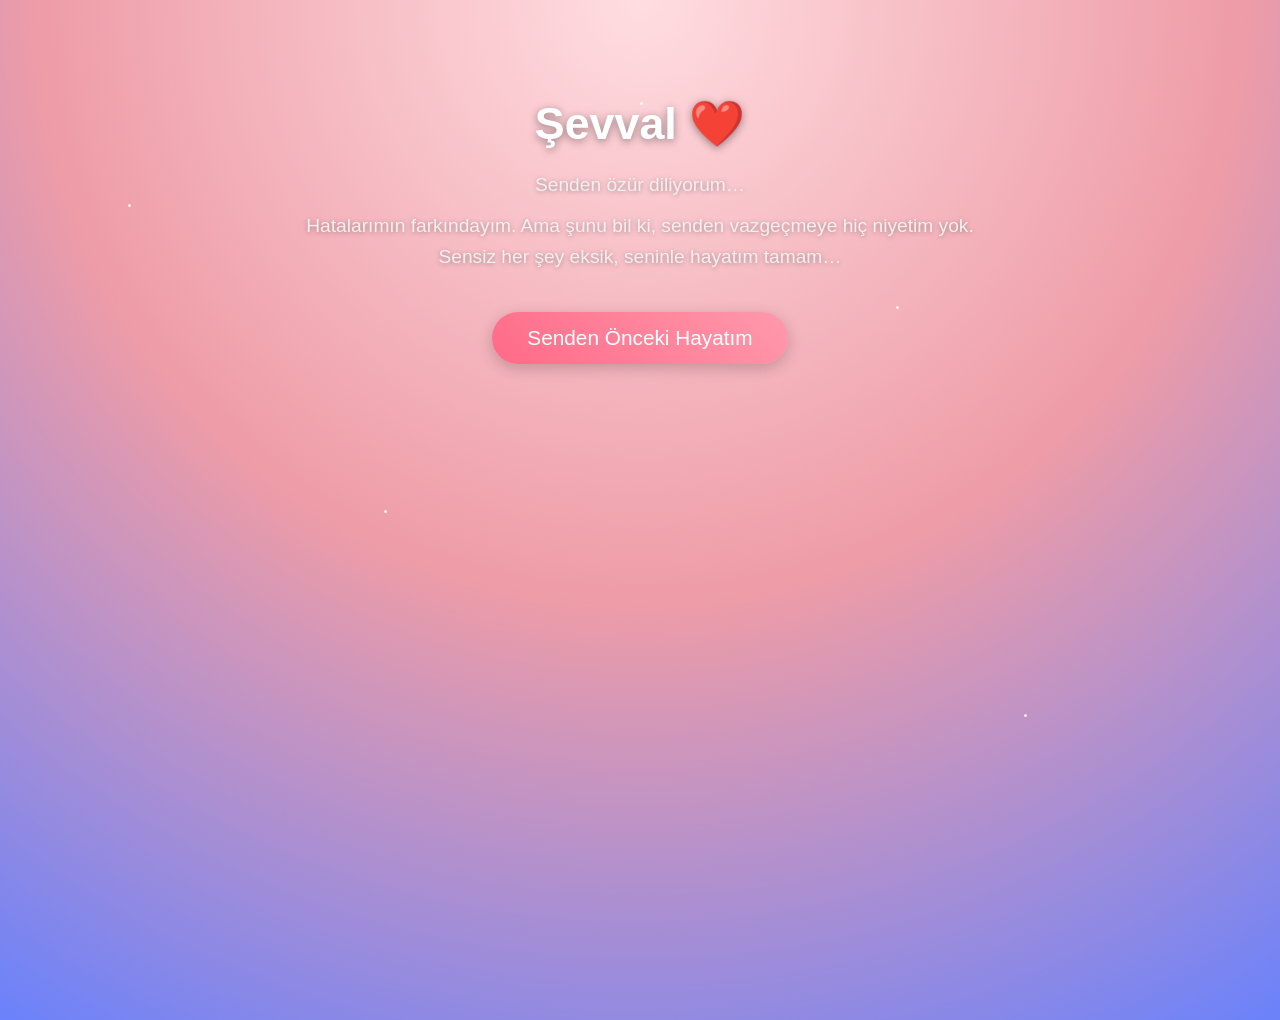
==== commit 1ff7cbfe: "Add files via upload" ====
--- a/index.html
+++ b/index.html
@@ -3,230 +3,152 @@
 <head>
   <meta charset="UTF-8">
   <meta name="viewport" content="width=device-width, initial-scale=1.0">
-  <title>Şevval Affedene Kadar Web Sitesi Yapıyorum Gün 2</title>
+  <title>Sonsuz Özür ve Sevgi</title>
   <style>
     body {
       margin: 0;
       font-family: 'Arial', sans-serif;
-      background: linear-gradient(135deg, #ffe6eb, #ffffff, #ffe6f0);
+      background: radial-gradient(circle at top, #ffdde1, #ee9ca7, #6a82fb);
+      color: #fff;
+      text-align: center;
+      overflow-x: hidden;
+      min-height: 100vh;
+      position: relative;
+    }
+
+    /* Yıldız efekti */
+    .stars {
+      position: absolute;
+      width: 100%;
+      height: 100%;
+      top: 0; left: 0;
       overflow: hidden;
+      z-index: -1;
     }
-    /* Kalp animasyonu */
-    .hearts {
-      position: fixed;
-      top: 0; left: 0;
-      width: 100%; height: 100%;
-      pointer-events: none;
-      z-index: 1;
+    .stars span {
+      position: absolute;
+      display: block;
+      width: 3px;
+      height: 3px;
+      background: white;
+      border-radius: 50%;
+      opacity: 0.8;
+      animation: twinkle 3s infinite;
     }
-    .heart {
-      position: absolute;
-      color: #e91e63;
-      font-size: 20px;
-      animation: float 5s linear infinite;
+    @keyframes twinkle {
+      0%, 100% { opacity: 0.3; transform: scale(1); }
+      50% { opacity: 1; transform: scale(1.5); }
     }
-    @keyframes float {
-      0% { transform: translateY(100vh) scale(0.7); opacity: 1; }
-      100% { transform: translateY(-10vh) scale(1.5); opacity: 0; }
+
+    .section {
+      display: none;
+      padding: 60px 20px;
+      min-height: 100vh;
     }
-    .container {
-      text-align: center;
-      position: relative;
-      z-index: 5;
-      padding: 60px 20px;
+    .active {
+      display: block;
+      animation: fadeIn 1.5s ease;
     }
+
     h1 {
-      font-size: 3rem;
-      color: #c2185b;
+      font-size: 2.8rem;
+      color: #fff;
       margin-bottom: 20px;
-      animation: fadeIn 2s ease-in-out;
+      text-shadow: 0 2px 8px rgba(0,0,0,0.4);
     }
     p {
       font-size: 1.2rem;
-      color: #444;
-      max-width: 600px;
-      margin: 0 auto 20px;
+      max-width: 700px;
+      margin: 10px auto;
       line-height: 1.6;
-      animation: fadeIn 3s ease-in-out;
+      color: #f0f0f0;
+      text-shadow: 0 1px 5px rgba(0,0,0,0.3);
     }
+
+    /* Romantik buton */
     .btn {
-      background: #e91e63;
-      color: white;
-      padding: 15px 30px;
-      font-size: 1.2rem;
+      display: inline-block;
+      margin-top: 30px;
+      padding: 14px 35px;
+      font-size: 1.3rem;
       border: none;
-      border-radius: 30px;
+      border-radius: 50px;
+      background: linear-gradient(45deg, #ff6a88, #ff99ac);
+      color: #fff;
       cursor: pointer;
-      transition: background 0.3s;
-      margin-top: 30px;
+      transition: transform 0.3s, box-shadow 0.3s;
+      box-shadow: 0 4px 15px rgba(0,0,0,0.2);
       animation: pulse 2s infinite;
-      z-index: 10;
-      position: relative;
     }
-    .btn:hover { background: #c2185b; }
+    .btn:hover {
+      transform: scale(1.07);
+      box-shadow: 0 6px 20px rgba(0,0,0,0.3);
+    }
+    @keyframes pulse {
+      0% { transform: scale(1); }
+      50% { transform: scale(1.05); }
+      100% { transform: scale(1); }
+    }
+
+    img {
+      max-width: 80%;
+      border-radius: 20px;
+      margin: 20px auto;
+      display: block;
+      box-shadow: 0 6px 25px rgba(0,0,0,0.4);
+    }
+    .bw {
+      filter: grayscale(100%);
+    }
+
     @keyframes fadeIn {
       from { opacity: 0; transform: translateY(20px); }
       to { opacity: 1; transform: translateY(0); }
     }
-    @keyframes pulse {
-      0%, 100% { transform: scale(1); }
-      50% { transform: scale(1.05); }
-    }
-    /* Overlay */
-    .overlay {
-      position: fixed;
-      top: 0; left: 0;
-      width: 100%; height: 100%;
-      background-size: cover;
-      background-position: center;
-      display: flex;
-      align-items: center;
-      justify-content: center;
-      flex-direction: column;
-      text-align: center;
-      opacity: 0;
-      transition: opacity 1.5s ease-in-out;
-      z-index: 6;
-      pointer-events: none;
-    }
-    .overlay.show {
-      opacity: 1;
-      pointer-events: auto;
-    }
-    .overlay h2 {
-      color: white;
-      font-size: 2.5rem;
-      text-shadow: 2px 2px 15px rgba(0,0,0,0.8);
-      opacity: 0;
-      animation: textPop 3s ease forwards;
-      margin-bottom: 10px;
-    }
-    .overlay p {
-      color: white;
-      font-size: 1.5rem;
-      text-shadow: 2px 2px 10px rgba(0,0,0,0.6);
-      opacity: 0;
-      animation: textPop 3.5s ease forwards;
-      max-width: 600px;
-    }
-    @keyframes textPop {
-      0% { opacity: 0; transform: scale(0.7); }
-      50% { opacity: 1; transform: scale(1.1); }
-      100% { opacity: 1; transform: scale(1); }
-    }
-    .overlay .heart {
-      color: #ff80ab;
-      text-shadow: 0 0 5px rgba(255,255,255,0.8);
-      animation: overlayFloat 6s linear infinite;
-    }
-    @keyframes overlayFloat {
-      0% { transform: translateY(100vh) scale(0.5); opacity: 1; }
-      100% { transform: translateY(-20vh) scale(1.3); opacity: 0; }
-    }
-    /* Kalp bulutu */
-    .heart-cloud {
-      margin-top: 20px;
-      width: 300px;
-      height: 100px;
-      margin-left: auto;
-      margin-right: auto;
-      position: relative;
-      cursor: pointer;
-      z-index: 5;
-    }
-    .click-heart {
-      position: absolute;
-      color: #ff4081;
-      font-size: 15px;
-      animation: clickFloat 2s ease-out forwards;
-    }
-    @keyframes clickFloat {
-      0% { opacity: 1; transform: translate(0, 0) scale(1); }
-      100% { opacity: 0; transform: translate(0, -50px) scale(1.5); }
-    }
   </style>
 </head>
 <body>
-  <!-- Kalpler -->
-  <div class="hearts"></div>
-  <!-- Giriş -->
-  <div class="container">
+
+  <!-- Yıldız arka plan -->
+  <div class="stars">
+    <span style="left: 10%; top: 20%; animation-delay: 0s;"></span>
+    <span style="left: 30%; top: 50%; animation-delay: 1s;"></span>
+    <span style="left: 70%; top: 30%; animation-delay: 2s;"></span>
+    <span style="left: 80%; top: 70%; animation-delay: 3s;"></span>
+    <span style="left: 50%; top: 10%; animation-delay: 1.5s;"></span>
+  </div>
+
+  <!-- Giriş Sayfası -->
+  <section id="giris" class="section active">
     <h1>Şevval ❤️</h1>
-    <p>Senden asla vazgeçmeyeceğim.<br>
-      Hatalarımı kabul ediyorum ve her gün daha çok sevildiğini göstermek istiyorum.<br>
-      Bu sayfa, pişmanlığımın ve sana olan sevgimin küçük bir yansıması…</p>
-    <p>Sen, benim en güzel hayalimsin.<br>
-      Affedene kadar vazgeçmeyeceğim…</p>
-    <button class="btn" onclick="showDream()">🌸 Hayalimizi Gör 🌸</button>
-    <!-- Kalp bulutu -->
-    <div class="heart-cloud" onclick="createClickHeart(event)"></div>
-  </div>
-  <!-- Hayal Overlay -->
-  <div class="overlay" id="overlay">
-    <h2>Hayalini kurduğumuz şeyleri beraber yaşamak istemez misin? 💕</h2>
-    <p>New York’ta yeni yıl diye sen çizmiştin bu resmi</p>
-  </div>
+    <p>Senden özür diliyorum…</p>
+    <p>Hatalarımın farkındayım. Ama şunu bil ki, senden vazgeçmeye hiç niyetim yok.  
+       Sensiz her şey eksik, seninle hayatım tamam…</p>
+    <button class="btn" onclick="showSection('onceki')">Senden Önceki Hayatım</button>
+  </section>
+
+  <!-- Senden Önceki Hayatım -->
+  <section id="onceki" class="section">
+    <h1>Senden Önceki Hayatım 🖤</h1>
+    <img src="foto1.jpg" alt="Siyah beyaz hayatım" class="bw">
+    <p>Sensiz hayatım siyah beyazdı… Renksiz, anlamsız ve boştu.</p>
+    <button class="btn" onclick="showSection('sonraki')">Senden Sonraki Hayatım</button>
+  </section>
+
+  <!-- Senden Sonraki Hayatım -->
+  <section id="sonraki" class="section">
+    <h1>Senden Sonraki Hayatım ❤️</h1>
+    <img src="foto2.jpg" alt="Renkli hayatım">
+    <p>Seninle hayatım renk kazandı…  
+       Gülüşünle bahar geldi, sevgine tutundum ve asla bırakmak istemiyorum.</p>
+  </section>
+
   <script>
-    // Kalpler
-    const heartsContainer = document.querySelector('.hearts');
-    function createHeart() {
-      const heart = document.createElement('div');
-      heart.classList.add('heart');
-      heart.innerText = '❤';
-      heart.style.left = Math.random() * 100 + 'vw';
-      heart.style.fontSize = (20 + Math.random() * 20) + 'px';
-      heart.style.animationDuration = (4 + Math.random() * 3) + 's';
-      heartsContainer.appendChild(heart);
-      setTimeout(() => heart.remove(), 5000);
-    }
-    setInterval(createHeart, 400);
-    // Overlay kalpleri
-    function createOverlayHeart() {
-      const overlay = document.getElementById('overlay');
-      const heart = document.createElement('div');
-      heart.classList.add('heart');
-      heart.innerText = '❤';
-      heart.style.left = Math.random() * 100 + 'vw';
-      heart.style.fontSize = (15 + Math.random() * 15) + 'px';
-      heart.style.animationDuration = (5 + Math.random() * 3) + 's';
-      overlay.appendChild(heart);
-      setTimeout(() => heart.remove(), 6000);
-    }
-    // Kalp bulutu tıklamaları
-    function createClickHeart(event) {
-      const heartCloud = document.querySelector('.heart-cloud');
-      const rect = heartCloud.getBoundingClientRect();
-      const x = event.clientX - rect.left;
-      const y = event.clientY - rect.top;
-      for (let i = 0; i < 3; i++) {
-        const heart = document.createElement('div');
-        heart.classList.add('click-heart');
-        heart.innerText = '❤';
-        heart.style.left = x + 'px';
-        heart.style.top = y + 'px';
-        heart.style.transform = `translate(${Math.random() * 20 - 10}px, ${Math.random() * 20 - 10}px)`;
-        heartCloud.appendChild(heart);
-        setTimeout(() => heart.remove(), 2000);
-      }
-    }
-    // Butona tıklanınca
-    function showDream() {
-      const overlay = document.getElementById('overlay');
-      overlay.style.backgroundImage = "url('hayalimiz.jpg')";
-      overlay.classList.add('show');
-      // Yazı animasyonları tekrar çalışsın
-      const textH2 = overlay.querySelector('h2');
-      textH2.style.animation = 'none';
-      textH2.offsetHeight;
-      textH2.style.animation = 'textPop 3s ease forwards';
-      const textP = overlay.querySelector('p');
-      textP.style.animation = 'none';
-      textP.offsetHeight;
-      textP.style.animation = 'textPop 3.5s ease forwards';
-      // Kalpler overlayde çıkmaya başlasın
-      setInterval(createOverlayHeart, 500);
+    function showSection(id) {
+      document.querySelectorAll('.section').forEach(sec => sec.classList.remove('active'));
+      document.getElementById(id).classList.add('active');
     }
   </script>
+
 </body>
-
 </html>
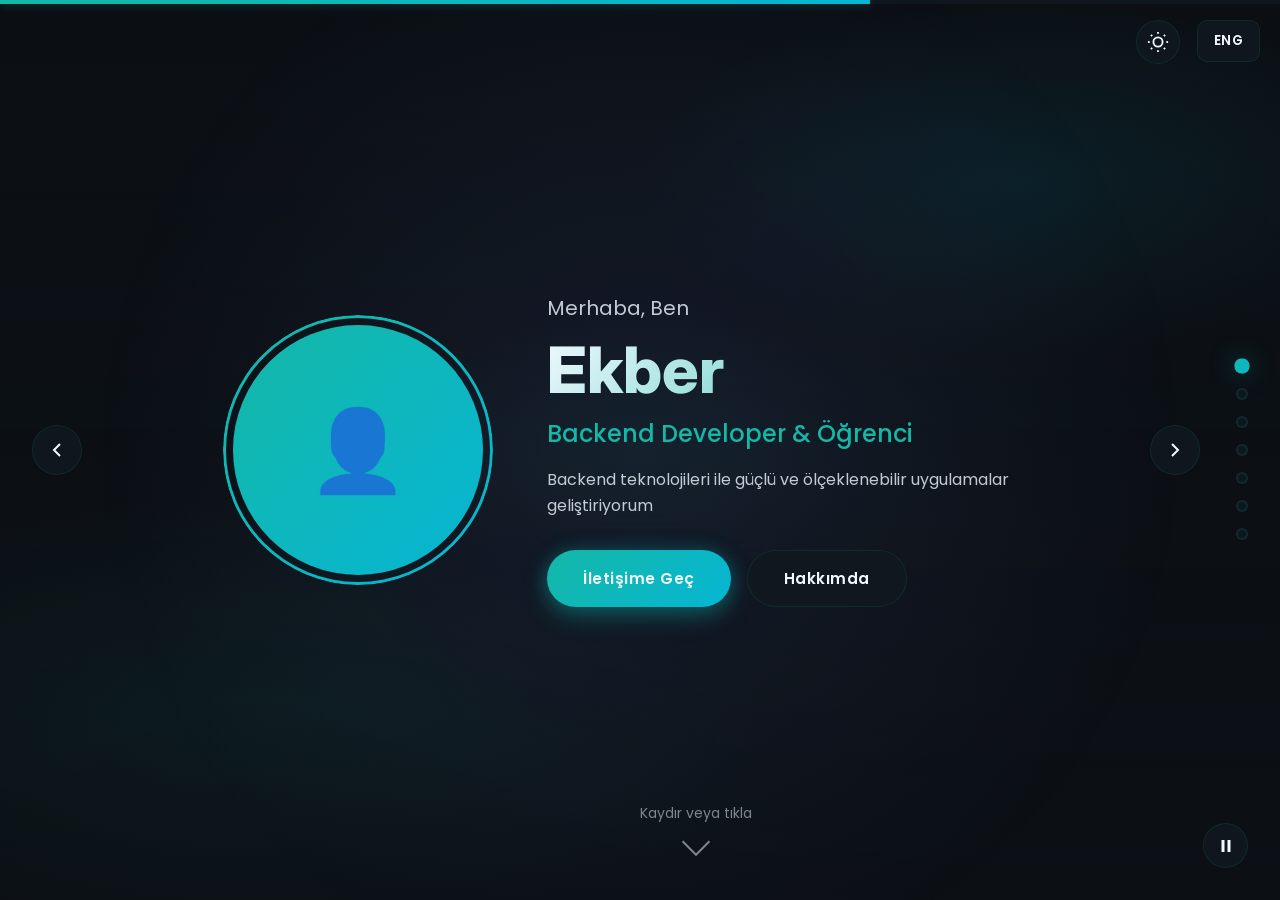
==== commit 16814e50: "Initial commit" ====
--- a/index.html
+++ b/index.html
@@ -1,154 +1,354 @@
-<!DOCTYPE html>
-<html lang="tr">
-<head>
-  <meta charset="UTF-8">
-  <meta name="viewport" content="width=device-width, initial-scale=1.0">
-  <title>Sonsuz Özür ve Sevgi</title>
-  <style>
-    body {
-      margin: 0;
-      font-family: 'Arial', sans-serif;
-      background: radial-gradient(circle at top, #ffdde1, #ee9ca7, #6a82fb);
-      color: #fff;
-      text-align: center;
-      overflow-x: hidden;
-      min-height: 100vh;
-      position: relative;
-    }
-
-    /* Yıldız efekti */
-    .stars {
-      position: absolute;
-      width: 100%;
-      height: 100%;
-      top: 0; left: 0;
-      overflow: hidden;
-      z-index: -1;
-    }
-    .stars span {
-      position: absolute;
-      display: block;
-      width: 3px;
-      height: 3px;
-      background: white;
-      border-radius: 50%;
-      opacity: 0.8;
-      animation: twinkle 3s infinite;
-    }
-    @keyframes twinkle {
-      0%, 100% { opacity: 0.3; transform: scale(1); }
-      50% { opacity: 1; transform: scale(1.5); }
-    }
-
-    .section {
-      display: none;
-      padding: 60px 20px;
-      min-height: 100vh;
-    }
-    .active {
-      display: block;
-      animation: fadeIn 1.5s ease;
-    }
-
-    h1 {
-      font-size: 2.8rem;
-      color: #fff;
-      margin-bottom: 20px;
-      text-shadow: 0 2px 8px rgba(0,0,0,0.4);
-    }
-    p {
-      font-size: 1.2rem;
-      max-width: 700px;
-      margin: 10px auto;
-      line-height: 1.6;
-      color: #f0f0f0;
-      text-shadow: 0 1px 5px rgba(0,0,0,0.3);
-    }
-
-    /* Romantik buton */
-    .btn {
-      display: inline-block;
-      margin-top: 30px;
-      padding: 14px 35px;
-      font-size: 1.3rem;
-      border: none;
-      border-radius: 50px;
-      background: linear-gradient(45deg, #ff6a88, #ff99ac);
-      color: #fff;
-      cursor: pointer;
-      transition: transform 0.3s, box-shadow 0.3s;
-      box-shadow: 0 4px 15px rgba(0,0,0,0.2);
-      animation: pulse 2s infinite;
-    }
-    .btn:hover {
-      transform: scale(1.07);
-      box-shadow: 0 6px 20px rgba(0,0,0,0.3);
-    }
-    @keyframes pulse {
-      0% { transform: scale(1); }
-      50% { transform: scale(1.05); }
-      100% { transform: scale(1); }
-    }
-
-    img {
-      max-width: 80%;
-      border-radius: 20px;
-      margin: 20px auto;
-      display: block;
-      box-shadow: 0 6px 25px rgba(0,0,0,0.4);
-    }
-    .bw {
-      filter: grayscale(100%);
-    }
-
-    @keyframes fadeIn {
-      from { opacity: 0; transform: translateY(20px); }
-      to { opacity: 1; transform: translateY(0); }
-    }
-  </style>
-</head>
-<body>
-
-  <!-- Yıldız arka plan -->
-  <div class="stars">
-    <span style="left: 10%; top: 20%; animation-delay: 0s;"></span>
-    <span style="left: 30%; top: 50%; animation-delay: 1s;"></span>
-    <span style="left: 70%; top: 30%; animation-delay: 2s;"></span>
-    <span style="left: 80%; top: 70%; animation-delay: 3s;"></span>
-    <span style="left: 50%; top: 10%; animation-delay: 1.5s;"></span>
-  </div>
-
-  <!-- Giriş Sayfası -->
-  <section id="giris" class="section active">
-    <h1>Şevval ❤️</h1>
-    <p>Senden özür diliyorum…</p>
-    <p>Hatalarımın farkındayım. Ama şunu bil ki, senden vazgeçmeye hiç niyetim yok.  
-       Sensiz her şey eksik, seninle hayatım tamam…</p>
-    <button class="btn" onclick="showSection('onceki')">Senden Önceki Hayatım</button>
-  </section>
-
-  <!-- Senden Önceki Hayatım -->
-  <section id="onceki" class="section">
-    <h1>Senden Önceki Hayatım 🖤</h1>
-    <img src="foto1.jpg" alt="Siyah beyaz hayatım" class="bw">
-    <p>Sensiz hayatım siyah beyazdı… Renksiz, anlamsız ve boştu.</p>
-    <button class="btn" onclick="showSection('sonraki')">Senden Sonraki Hayatım</button>
-  </section>
-
-  <!-- Senden Sonraki Hayatım -->
-  <section id="sonraki" class="section">
-    <h1>Senden Sonraki Hayatım ❤️</h1>
-    <img src="foto2.jpg" alt="Renkli hayatım">
-    <p>Seninle hayatım renk kazandı…  
-       Gülüşünle bahar geldi, sevgine tutundum ve asla bırakmak istemiyorum.</p>
-  </section>
-
-  <script>
-    function showSection(id) {
-      document.querySelectorAll('.section').forEach(sec => sec.classList.remove('active'));
-      document.getElementById(id).classList.add('active');
-    }
-  </script>
-
-</body>
-</html>
+<!DOCTYPE html>
+<html lang="tr">
+
+<head>
+    <meta charset="UTF-8">
+    <meta name="viewport" content="width=device-width, initial-scale=1.0">
+    <title>Ekber Gülpınar | Kişisel Web Sitesi</title>
+    <meta name="description" content="Ekber Gülpınar Kişisel Web Sitesi - Backend Developer & Öğrenci">
+    <meta property="og:title" content="Ekber Gülpınar | Kişisel Web Sitesi">
+    <meta property="og:description" content="Backend Developer & Öğrenci - Kişisel Portfolyo ve Projeler">
+    <link rel="preconnect" href="https://fonts.googleapis.com">
+    <link rel="preconnect" href="https://fonts.gstatic.com" crossorigin>
+    <link
+        href="https://fonts.googleapis.com/css2?family=Inter:wght@300;400;500;600;700;800&family=Poppins:wght@300;400;500;600;700&display=swap"
+        rel="stylesheet">
+    <link rel="stylesheet" href="static/css/style.css">
+</head>
+
+<body>
+    <!-- Navigasyon Noktaları -->
+    <nav class="nav-dots" id="navDots">
+        <button class="nav-dot active" data-slide="0" aria-label="Ana Sayfa">
+            <span class="dot-label">Ana Sayfa</span>
+        </button>
+        <button class="nav-dot" data-slide="1" aria-label="Hakkımda">
+            <span class="dot-label">Hakkımda</span>
+        </button>
+        <button class="nav-dot" data-slide="2" aria-label="Eğitim">
+            <span class="dot-label">Eğitim</span>
+        </button>
+        <button class="nav-dot" data-slide="3" aria-label="Projeler">
+            <span class="dot-label">Projeler</span>
+        </button>
+        <button class="nav-dot" data-slide="4" aria-label="Yetenekler">
+            <span class="dot-label">Yetenekler</span>
+        </button>
+        <button class="nav-dot" data-slide="5" aria-label="Gönüllü">
+            <span class="dot-label">Gönüllü</span>
+        </button>
+        <button class="nav-dot" data-slide="6" aria-label="İletişim">
+            <span class="dot-label">İletişim</span>
+        </button>
+    </nav>
+
+    <!-- İlerleme Çubuğu -->
+    <div class="progress-container">
+        <div class="progress-bar" id="progressBar"></div>
+    </div>
+
+    <!-- Tema Değiştirme -->
+    <button class="theme-btn" id="themeBtn" aria-label="Toggle Theme">
+        <svg class="sun-icon" viewBox="0 0 24 24" fill="none" stroke="currentColor" stroke-width="2">
+            <circle cx="12" cy="12" r="5"></circle>
+            <line x1="12" y1="1" x2="12" y2="3"></line>
+            <line x1="12" y1="21" x2="12" y2="23"></line>
+            <line x1="4.22" y1="4.22" x2="5.64" y2="5.64"></line>
+            <line x1="18.36" y1="18.36" x2="19.78" y2="19.78"></line>
+            <line x1="1" y1="12" x2="3" y2="12"></line>
+            <line x1="21" y1="12" x2="23" y2="12"></line>
+            <line x1="4.22" y1="19.78" x2="5.64" y2="18.36"></line>
+            <line x1="18.36" y1="5.64" x2="19.78" y2="4.22"></line>
+        </svg>
+        <svg class="moon-icon hidden" viewBox="0 0 24 24" fill="none" stroke="currentColor" stroke-width="2">
+            <path d="M21 12.79A9 9 0 1 1 11.21 3 7 7 0 0 0 21 12.79z"></path>
+        </svg>
+    </button>
+
+    <!-- Dil Değiştirme -->
+    <button class="lang-btn" id="langBtn" aria-label="Change Language">
+        ENG
+    </button>
+
+    <!-- Navigasyon Okları -->
+    <button class="nav-arrow nav-prev" id="prevBtn" aria-label="Önceki">
+        <svg viewBox="0 0 24 24" fill="none" stroke="currentColor" stroke-width="2">
+            <polyline points="15,18 9,12 15,6"></polyline>
+        </svg>
+    </button>
+    <button class="nav-arrow nav-next" id="nextBtn" aria-label="Sonraki">
+        <svg viewBox="0 0 24 24" fill="none" stroke="currentColor" stroke-width="2">
+            <polyline points="9,6 15,12 9,18"></polyline>
+        </svg>
+    </button>
+
+    <!-- Carousel -->
+    <div class="carousel-container" id="carousel">
+        <div class="carousel-track" id="carouselTrack">
+
+            <!-- Ana Sayfa -->
+            <section class="slide slide-home" id="home">
+                <div class="slide-content">
+                    <div class="hero-content">
+                        <div class="profile-image">
+                            <div class="profile-placeholder">
+                                <span>👤</span>
+                            </div>
+                            <div class="profile-ring"></div>
+                        </div>
+                        <div class="hero-text">
+                            <p class="greeting">Merhaba, Ben</p>
+                            <h1 class="name">Ekber</h1>
+                            <h2 class="title">Backend Developer & Öğrenci</h2>
+                            <p class="tagline">Backend teknolojileri ile güçlü ve ölçeklenebilir uygulamalar
+                                geliştiriyorum</p>
+                            <div class="hero-buttons">
+                                <button class="btn btn-primary" onclick="goToSlide(7)">İletişime Geç</button>
+                                <button class="btn btn-secondary" onclick="goToSlide(1)">Hakkımda</button>
+                            </div>
+                        </div>
+                    </div>
+                    <div class="scroll-indicator">
+                        <span>Kaydır veya tıkla</span>
+                        <div class="scroll-arrow"></div>
+                    </div>
+                </div>
+            </section>
+
+            <!-- Hakkımda -->
+            <section class="slide slide-about" id="about">
+                <div class="slide-content">
+                    <div class="section-header">
+                        <span class="section-number">01</span>
+                        <h2 class="section-title">Hakkımda</h2>
+                    </div>
+                    <div class="about-grid">
+                        <div class="about-text glass-card">
+                            <p class="about-intro">Backend geliştirme tutkusuyla dolu bir bilgisayar mühendisliği
+                                öğrencisiyim.</p>
+                            <p>Modern backend teknolojileri kullanarak güçlü ve ölçeklenebilir web uygulamaları
+                                geliştiriyorum. Sürekli öğrenmeye ve kendimi geliştirmeye odaklanıyorum.</p>
+                            <div class="about-stats">
+                                <div class="stat-item">
+                                    <span class="stat-number">2+</span>
+                                    <span class="stat-label">Yıl Deneyim</span>
+                                </div>
+                                <div class="stat-item">
+                                    <span class="stat-number">10+</span>
+                                    <span class="stat-label">Proje</span>
+                                </div>
+                            </div>
+                        </div>
+                        <div class="about-details glass-card">
+                            <h3>Kişisel Bilgiler</h3>
+                            <ul class="info-list">
+                                <li><span class="info-label">İsim:</span> Ekber</li>
+                                <li><span class="info-label">Konum:</span> Kütahya, Türkiye</li>
+                                <li><span class="info-label">E-posta:</span> ekber.code@gmail.com</li>
+                                <li><span class="info-label">Diller:</span> Türkçe, İngilizce</li>
+                            </ul>
+                        </div>
+                    </div>
+                </div>
+            </section>
+
+            <!-- Eğitim -->
+            <section class="slide slide-education" id="education">
+                <div class="slide-content">
+                    <div class="section-header">
+                        <span class="section-number">02</span>
+                        <h2 class="section-title">Eğitim</h2>
+                    </div>
+                    <div class="timeline">
+                        <div class="timeline-item glass-card">
+                            <div class="timeline-dot"></div>
+                            <div class="timeline-date">2024 - Günümüz</div>
+                            <h3 class="timeline-title">Bilgisayar Mühendisliği Lisans</h3>
+                            <p class="timeline-place">Kütahya Sağlık Bilimleri Üniversitesi</p>
+                            <p class="timeline-desc">Yazılım mühendisliği, veri yapıları, algoritmalar ve web
+                                teknolojileri üzerine kapsamlı eğitim aldım ve eğitimime devam ediyorum.</p>
+                        </div>
+                        <div class="timeline-item glass-card">
+                            <div class="timeline-dot"></div>
+                            <div class="timeline-date">2022 - 2024</div>
+                            <h3 class="timeline-title">Bursa Uludağ Üniversitesi</h3>
+                            <p class="timeline-place">Bilgisayar Programcılığı</p>
+                            <p class="timeline-desc">Yazılım ve üniversite hayatıma ilk adımı burada attım.</p>
+                        </div>
+                    </div>
+                </div>
+            </section>
+
+            <!-- Projeler -->
+            <section class="slide slide-experience" id="projects">
+                <div class="slide-content">
+                    <div class="section-header">
+                        <span class="section-number">03</span>
+                        <h2 class="section-title">Projeler</h2>
+                    </div>
+                    <div class="timeline">
+                        <div class="timeline-item glass-card">
+                            <div class="timeline-dot"></div>
+                            <div class="timeline-date">Yakında</div>
+                            <h3 class="timeline-title">Kişisel Projeler</h3>
+                            <p class="timeline-place">Çeşitli Teknolojiler</p>
+                            <p class="timeline-desc">Node.js, React, MongoDB ve Docker kullanarak geliştirdiğim projeler
+                                yakında burada paylaşılacak.</p>
+                        </div>
+                    </div>
+                </div>
+            </section>
+
+            <!-- Yetenekler -->
+            <section class="slide slide-skills" id="skills">
+                <div class="slide-content">
+                    <div class="section-header">
+                        <span class="section-number">04</span>
+                        <h2 class="section-title">Yetenekler</h2>
+                    </div>
+                    <div class="skills-container">
+                        <div class="skills-category glass-card">
+                            <h3>Frontend</h3>
+                            <div class="skills-grid">
+                                <div class="skill-item">
+                                    <div class="skill-icon">🌐</div>
+                                    <span>HTML5</span>
+                                </div>
+                                <div class="skill-item">
+                                    <div class="skill-icon">🎨</div>
+                                    <span>CSS3</span>
+                                </div>
+                                <div class="skill-item">
+                                    <div class="skill-icon">⚡</div>
+                                    <span>JavaScript</span>
+                                </div>
+                                <div class="skill-item">
+                                    <div class="skill-icon">⚛️</div>
+                                    <span>React</span>
+                                </div>
+                            </div>
+                        </div>
+                        <div class="skills-category glass-card">
+                            <h3>Backend</h3>
+                            <div class="skills-grid">
+                                <div class="skill-item">
+                                    <div class="skill-icon">🟢</div>
+                                    <span>Node.js</span>
+                                </div>
+                                <div class="skill-item">
+                                    <div class="skill-icon">🍃</div>
+                                    <span>MongoDB</span>
+                                </div>
+                                <div class="skill-item">
+                                    <div class="skill-icon">🐳</div>
+                                    <span>Docker</span>
+                                </div>
+                            </div>
+                        </div>
+                    </div>
+                </div>
+            </section>
+
+            <!-- Gönüllü Çalışmalar -->
+            <section class="slide slide-volunteer" id="volunteer">
+                <div class="slide-content">
+                    <div class="section-header">
+                        <span class="section-number">05</span>
+                        <h2 class="section-title">Gönüllü Çalışmalar</h2>
+                    </div>
+                    <div class="volunteer-grid">
+                        <div class="volunteer-card glass-card">
+                            <div class="volunteer-icon">�</div>
+                            <h3>TEMA Vakfı Gönüllüsü</h3>
+                            <p class="volunteer-org">TEMA Vakfı</p>
+                            <p class="volunteer-desc">Doğa koruma ve çevre bilinci oluşturma çalışmalarına aktif olarak
+                                katılıyorum. Fidan dikimi etkinlikleri ve diğer TEMA aktivitelerinde gönüllü olarak yer
+                                alarak sürdürülebilir bir gelecek için katkıda bulunuyorum.</p>
+                        </div>
+                    </div>
+                </div>
+            </section>
+
+            <!-- İletişim -->
+            <section class="slide slide-contact" id="contact">
+                <div class="slide-content">
+                    <div class="section-header">
+                        <span class="section-number">06</span>
+                        <h2 class="section-title">İletişim</h2>
+                    </div>
+                    <div class="contact-container">
+                        <div class="contact-info glass-card">
+                            <h3>Bana Ulaşın</h3>
+                            <p>Projeleriniz veya iş teklifleri için benimle iletişime geçebilirsiniz.</p>
+                            <div class="contact-methods">
+                                <a href="mailto:ekber.code@gmail.com" class="contact-method">
+                                    <span class="contact-icon">📧</span>
+                                    <span>ekber.code@gmail.com</span>
+                                </a>
+                                <a href="#" class="contact-method">
+                                    <span class="contact-icon">📍</span>
+                                    <span>Kütahya, Türkiye</span>
+                                </a>
+                            </div>
+                            <div class="social-links">
+                                <a href="https://github.com/ekberglpnar" target="_blank" class="social-link"
+                                    aria-label="GitHub">
+                                    <svg viewBox="0 0 24 24" fill="currentColor">
+                                        <path
+                                            d="M12 0C5.37 0 0 5.37 0 12c0 5.3 3.438 9.8 8.205 11.385.6.113.82-.258.82-.577 0-.285-.01-1.04-.015-2.04-3.338.724-4.042-1.61-4.042-1.61-.546-1.387-1.333-1.756-1.333-1.756-1.089-.745.083-.73.083-.73 1.205.085 1.838 1.236 1.838 1.236 1.07 1.835 2.809 1.305 3.495.998.108-.776.417-1.305.76-1.605-2.665-.3-5.466-1.332-5.466-5.93 0-1.31.465-2.38 1.235-3.22-.135-.303-.54-1.523.105-3.176 0 0 1.005-.322 3.3 1.23.96-.267 1.98-.399 3-.405 1.02.006 2.04.138 3 .405 2.28-1.552 3.285-1.23 3.285-1.23.645 1.653.24 2.873.12 3.176.765.84 1.23 1.91 1.23 3.22 0 4.61-2.805 5.625-5.475 5.92.42.36.81 1.096.81 2.22 0 1.605-.015 2.896-.015 3.286 0 .315.21.69.825.57C20.565 21.795 24 17.295 24 12c0-6.63-5.37-12-12-12" />
+                                    </svg>
+                                </a>
+                                <a href="https://www.linkedin.com/in/ekber-g%C3%BClp%C4%B1nar-a90759393/"
+                                    target="_blank" class="social-link" aria-label="LinkedIn">
+                                    <svg viewBox="0 0 24 24" fill="currentColor">
+                                        <path
+                                            d="M20.447 20.452h-3.554v-5.569c0-1.328-.027-3.037-1.852-3.037-1.853 0-2.136 1.445-2.136 2.939v5.667H9.351V9h3.414v1.561h.046c.477-.9 1.637-1.85 3.37-1.85 3.601 0 4.267 2.37 4.267 5.455v6.286zM5.337 7.433c-1.144 0-2.063-.926-2.063-2.065 0-1.138.92-2.063 2.063-2.063 1.14 0 2.064.925 2.064 2.063 0 1.139-.925 2.065-2.064 2.065zm1.782 13.019H3.555V9h3.564v11.452zM22.225 0H1.771C.792 0 0 .774 0 1.729v20.542C0 23.227.792 24 1.771 24h20.451C23.2 24 24 23.227 24 22.271V1.729C24 .774 23.2 0 22.222 0h.003z" />
+                                    </svg>
+                                </a>
+                                <a href="https://www.instagram.com/ekberglpnar/" target="_blank" class="social-link"
+                                    aria-label="Instagram">
+                                    <svg viewBox="0 0 24 24" fill="currentColor">
+                                        <path
+                                            d="M12 2.163c3.204 0 3.584.012 4.85.07 3.252.148 4.771 1.691 4.919 4.919.058 1.265.069 1.645.069 4.849 0 3.205-.012 3.584-.069 4.849-.149 3.225-1.664 4.771-4.919 4.919-1.266.058-1.644.07-4.85.07-3.204 0-3.584-.012-4.849-.07-3.26-.149-4.771-1.699-4.919-4.92-.058-1.265-.07-1.644-.07-4.849 0-3.204.013-3.583.07-4.849.149-3.227 1.664-4.771 4.919-4.919 1.266-.057 1.645-.069 4.849-.069zm0-2.163c-3.259 0-3.667.014-4.947.072-4.358.2-6.78 2.618-6.98 6.98-.059 1.281-.073 1.689-.073 4.948 0 3.259.014 3.668.072 4.948.2 4.358 2.618 6.78 6.98 6.98 1.281.058 1.689.072 4.948.072 3.259 0 3.668-.014 4.948-.072 4.354-.2 6.782-2.618 6.979-6.98.059-1.28.073-1.689.073-4.948 0-3.259-.014-3.667-.072-4.947-.196-4.354-2.617-6.78-6.979-6.98-1.281-.059-1.69-.073-4.949-.073zm0 5.838c-3.403 0-6.162 2.759-6.162 6.162s2.759 6.163 6.162 6.163 6.162-2.759 6.162-6.163c0-3.403-2.759-6.162-6.162-6.162zm0 10.162c-2.209 0-4-1.79-4-4 0-2.209 1.791-4 4-4s4 1.791 4 4c0 2.21-1.791 4-4 4zm6.406-11.845c-.796 0-1.441.645-1.441 1.44s.645 1.44 1.441 1.44c.795 0 1.439-.645 1.439-1.44s-.644-1.44-1.439-1.44z" />
+                                    </svg>
+                                </a>
+                            </div>
+                        </div>
+                        <div class="contact-form glass-card">
+                            <h3>Mesaj Gönder</h3>
+                            <form id="contactForm">
+                                <div class="form-group">
+                                    <input type="text" id="name" name="name" placeholder="Adınız" required>
+                                </div>
+                                <div class="form-group">
+                                    <input type="email" id="email" name="email" placeholder="E-posta Adresiniz"
+                                        required>
+                                </div>
+                                <div class="form-group">
+                                    <textarea id="message" name="message" placeholder="Mesajınız" rows="4"
+                                        required></textarea>
+                                </div>
+                                <button type="submit" class="btn btn-primary">Gönder</button>
+                            </form>
+                        </div>
+                    </div>
+                </div>
+            </section>
+        </div>
+    </div>
+
+    <!-- Durdur/Oynat Butonu -->
+    <button class="pause-btn" id="pauseBtn" aria-label="Duraklat/Oynat">
+        <svg class="pause-icon" viewBox="0 0 24 24" fill="currentColor">
+            <rect x="6" y="4" width="4" height="16"></rect>
+            <rect x="14" y="4" width="4" height="16"></rect>
+        </svg>
+        <svg class="play-icon hidden" viewBox="0 0 24 24" fill="currentColor">
+            <polygon points="5,3 19,12 5,21"></polygon>
+        </svg>
+    </button>
+
+    <script src="static/js/main.js"></script>
+</body>
+
+</html>
--- a/static/css/style.css
+++ b/static/css/style.css
@@ -0,0 +1,1350 @@
+/* Değişkenler ve Sıfırlama */
+:root {
+    --bg-primary: #0c1015;
+    --bg-secondary: #111820;
+    --bg-tertiary: #161d26;
+    --bg-gradient-1: #0d1318;
+    --bg-gradient-2: #0f171e;
+    --accent-primary: #14b8a6;
+    --accent-secondary: #06b6d4;
+    --accent-tertiary: #22d3ee;
+    --accent-gradient-1: #14b8a6;
+    --accent-gradient-2: #06b6d4;
+    --accent-gradient-3: #10b981;
+    --accent-glow: rgba(20, 184, 166, 0.4);
+    --accent-glow-strong: rgba(6, 182, 212, 0.5);
+    --neon-teal: #14b8a6;
+    --neon-cyan: #06b6d4;
+    --neon-emerald: #10b981;
+    --neon-sky: #0ea5e9;
+    --success: #10b981;
+    --warning: #f59e0b;
+    --text-primary: #f0f9ff;
+    --text-secondary: rgba(240, 249, 255, 0.8);
+    --text-muted: rgba(240, 249, 255, 0.5);
+    --glass-bg: rgba(17, 24, 32, 0.85);
+    --glass-bg-light: rgba(22, 29, 38, 0.7);
+    --glass-border: rgba(20, 184, 166, 0.12);
+    --glass-border-hover: rgba(6, 182, 212, 0.35);
+    --card-bg: rgba(17, 24, 32, 0.9);
+    --font-heading: 'Inter', sans-serif;
+    --font-body: 'Poppins', sans-serif;
+    --spacing-xs: 0.5rem;
+    --spacing-sm: 1rem;
+    --spacing-md: 2rem;
+    --spacing-lg: 3rem;
+    --spacing-xl: 4rem;
+    --transition-fast: 0.2s cubic-bezier(0.4, 0, 0.2, 1);
+    --transition-normal: 0.3s cubic-bezier(0.4, 0, 0.2, 1);
+    --transition-slow: 0.5s cubic-bezier(0.4, 0, 0.2, 1);
+    --radius-sm: 10px;
+    --radius-md: 16px;
+    --radius-lg: 24px;
+    --radius-xl: 32px;
+    --radius-full: 50%;
+    --shadow-sm: 0 4px 6px -1px rgba(0, 0, 0, 0.3);
+    --shadow-md: 0 10px 25px -3px rgba(0, 0, 0, 0.4);
+    --shadow-lg: 0 20px 40px -5px rgba(0, 0, 0, 0.5);
+    --shadow-glow: 0 0 40px var(--accent-glow);
+}
+
+/* Açık Tema */
+[data-theme="light"] {
+    --bg-primary: #f8fafc;
+    --bg-secondary: #f1f5f9;
+    --bg-tertiary: #e2e8f0;
+    --bg-gradient-1: #f1f5f9;
+    --bg-gradient-2: #e2e8f0;
+    --accent-primary: #0d9488;
+    --accent-secondary: #0891b2;
+    --accent-tertiary: #06b6d4;
+    --accent-gradient-1: #0d9488;
+    --accent-gradient-2: #0891b2;
+    --accent-gradient-3: #059669;
+    --accent-glow: rgba(13, 148, 136, 0.3);
+    --accent-glow-strong: rgba(8, 145, 178, 0.4);
+    --text-primary: #0f172a;
+    --text-secondary: rgba(15, 23, 42, 0.8);
+    --text-muted: rgba(15, 23, 42, 0.5);
+    --glass-bg: rgba(255, 255, 255, 0.85);
+    --glass-bg-light: rgba(255, 255, 255, 0.7);
+    --glass-border: rgba(13, 148, 136, 0.15);
+    --glass-border-hover: rgba(8, 145, 178, 0.35);
+    --card-bg: rgba(255, 255, 255, 0.9);
+    --shadow-sm: 0 4px 6px -1px rgba(0, 0, 0, 0.1);
+    --shadow-md: 0 10px 25px -3px rgba(0, 0, 0, 0.1);
+    --shadow-lg: 0 20px 40px -5px rgba(0, 0, 0, 0.15);
+}
+
+[data-theme="light"] body::before {
+    background:
+        radial-gradient(ellipse 80% 50% at 20% 80%, rgba(13, 148, 136, 0.08) 0%, transparent 50%),
+        radial-gradient(ellipse 60% 40% at 80% 20%, rgba(8, 145, 178, 0.08) 0%, transparent 50%),
+        radial-gradient(ellipse 50% 30% at 50% 50%, rgba(5, 150, 105, 0.05) 0%, transparent 50%);
+}
+
+[data-theme="light"] body::after {
+    background: linear-gradient(180deg, transparent 0%, rgba(248, 250, 252, 0.4) 100%);
+}
+
+* {
+    margin: 0;
+    padding: 0;
+    box-sizing: border-box;
+}
+
+html {
+    font-size: 16px;
+    scroll-behavior: smooth;
+}
+
+body {
+    font-family: var(--font-body);
+    background: var(--bg-primary);
+    background-attachment: fixed;
+    color: var(--text-primary);
+    min-height: 100vh;
+    overflow: hidden;
+    position: relative;
+}
+
+body::before {
+    content: '';
+    position: fixed;
+    top: 0;
+    left: 0;
+    width: 100%;
+    height: 100%;
+    background:
+        radial-gradient(ellipse 80% 50% at 20% 80%, rgba(20, 184, 166, 0.1) 0%, transparent 50%),
+        radial-gradient(ellipse 60% 40% at 80% 20%, rgba(6, 182, 212, 0.1) 0%, transparent 50%),
+        radial-gradient(ellipse 50% 30% at 50% 50%, rgba(16, 185, 129, 0.06) 0%, transparent 50%);
+    pointer-events: none;
+    z-index: 0;
+}
+
+body::after {
+    content: '';
+    position: fixed;
+    top: 0;
+    left: 0;
+    width: 100%;
+    height: 100%;
+    background:
+        linear-gradient(180deg, transparent 0%, rgba(12, 16, 21, 0.4) 100%);
+    pointer-events: none;
+    z-index: 0;
+}
+
+/* Cam Efekti Kartları */
+.glass-card {
+    background: var(--card-bg);
+    backdrop-filter: blur(20px);
+    -webkit-backdrop-filter: blur(20px);
+    border: 1px solid var(--glass-border);
+    border-radius: var(--radius-md);
+    padding: var(--spacing-md);
+    transition: all var(--transition-normal);
+    position: relative;
+    overflow: hidden;
+}
+
+.glass-card::before {
+    content: '';
+    position: absolute;
+    top: 0;
+    left: 0;
+    right: 0;
+    height: 1px;
+    background: linear-gradient(90deg, transparent, rgba(20, 184, 166, 0.4), transparent);
+    opacity: 0;
+    transition: opacity var(--transition-normal);
+}
+
+.glass-card:hover {
+    transform: translateY(-5px);
+    border-color: var(--glass-border-hover);
+    box-shadow: var(--shadow-lg), 0 0 30px rgba(20, 184, 166, 0.15);
+}
+
+.glass-card:hover::before {
+    opacity: 1;
+}
+
+/* Navigasyon Noktaları */
+.nav-dots {
+    position: fixed;
+    right: 2rem;
+    top: 50%;
+    transform: translateY(-50%);
+    display: flex;
+    flex-direction: column;
+    gap: 1rem;
+    z-index: 100;
+}
+
+.nav-dot {
+    width: 12px;
+    height: 12px;
+    border-radius: var(--radius-full);
+    background: var(--glass-bg);
+    border: 2px solid var(--glass-border);
+    cursor: pointer;
+    transition: all var(--transition-normal);
+    position: relative;
+}
+
+.nav-dot:hover,
+.nav-dot.active {
+    background: linear-gradient(135deg, var(--accent-gradient-1), var(--accent-gradient-2));
+    border-color: transparent;
+    transform: scale(1.3);
+    box-shadow: 0 0 20px var(--accent-glow);
+}
+
+.dot-label {
+    position: absolute;
+    right: 25px;
+    top: 50%;
+    transform: translateY(-50%);
+    background: var(--card-bg);
+    backdrop-filter: blur(12px);
+    padding: 0.5rem 1rem;
+    border-radius: var(--radius-sm);
+    font-size: 0.75rem;
+    font-weight: 500;
+    white-space: nowrap;
+    opacity: 0;
+    pointer-events: none;
+    transition: opacity var(--transition-fast);
+    border: 1px solid var(--glass-border-hover);
+    color: var(--text-primary);
+    box-shadow: var(--shadow-md);
+}
+
+.nav-dot:hover .dot-label {
+    opacity: 1;
+}
+
+/* İlerleme Çubuğu */
+.progress-container {
+    position: fixed;
+    top: 0;
+    left: 0;
+    width: 100%;
+    height: 4px;
+    background: var(--glass-bg);
+    z-index: 100;
+}
+
+.progress-bar {
+    height: 100%;
+    background: linear-gradient(90deg, var(--accent-gradient-1), var(--accent-gradient-2));
+    width: 0%;
+    transition: width 0.1s linear;
+    box-shadow: 0 0 10px var(--accent-glow);
+}
+
+/* Navigasyon Okları */
+.nav-arrow {
+    position: fixed;
+    top: 50%;
+    transform: translateY(-50%);
+    width: 50px;
+    height: 50px;
+    border-radius: var(--radius-full);
+    background: var(--glass-bg);
+    border: 1px solid var(--glass-border);
+    color: var(--text-primary);
+    cursor: pointer;
+    display: flex;
+    align-items: center;
+    justify-content: center;
+    transition: all var(--transition-normal);
+    z-index: 100;
+    backdrop-filter: blur(10px);
+}
+
+.nav-arrow svg {
+    width: 24px;
+    height: 24px;
+}
+
+.nav-arrow:hover {
+    background: linear-gradient(135deg, var(--accent-gradient-1), var(--accent-gradient-2));
+    border-color: transparent;
+    box-shadow: 0 0 30px var(--accent-glow);
+    transform: translateY(-50%) scale(1.1);
+}
+
+.nav-prev {
+    left: 2rem;
+}
+
+.nav-next {
+    right: 5rem;
+}
+
+/* Durdur/Oynat Butonu */
+.pause-btn {
+    position: fixed;
+    bottom: 2rem;
+    right: 2rem;
+    width: 45px;
+    height: 45px;
+    border-radius: var(--radius-full);
+    background: var(--glass-bg);
+    border: 1px solid var(--glass-border);
+    color: var(--text-primary);
+    cursor: pointer;
+    display: flex;
+    align-items: center;
+    justify-content: center;
+    transition: all var(--transition-normal);
+    z-index: 100;
+    backdrop-filter: blur(10px);
+}
+
+.pause-btn svg {
+    width: 18px;
+    height: 18px;
+}
+
+.pause-btn:hover {
+    background: linear-gradient(135deg, var(--accent-gradient-1), var(--accent-gradient-2));
+    border-color: transparent;
+    box-shadow: 0 0 20px var(--accent-glow);
+}
+
+/* Dil Değiştirme Butonu */
+.lang-btn {
+    position: fixed;
+    top: 1.5rem;
+    right: 2rem;
+    padding: 0.5rem 1rem;
+    border-radius: var(--radius-sm);
+    background: var(--glass-bg);
+    border: 1px solid var(--glass-border);
+    color: var(--text-primary);
+    font-family: var(--font-heading);
+    font-size: 0.875rem;
+    font-weight: 600;
+    cursor: pointer;
+    transition: all var(--transition-normal);
+    z-index: 100;
+    backdrop-filter: blur(10px);
+    letter-spacing: 0.5px;
+}
+
+.lang-btn:hover {
+    background: linear-gradient(135deg, var(--accent-gradient-1), var(--accent-gradient-2));
+    border-color: transparent;
+    box-shadow: 0 0 20px var(--accent-glow);
+    transform: translateY(-2px);
+}
+
+.hidden {
+    display: none;
+}
+
+/* Carousel Kapsayıcı */
+.carousel-container {
+    width: 100%;
+    height: 100vh;
+    overflow: hidden;
+    position: relative;
+    z-index: 1;
+}
+
+.carousel-track {
+    display: flex;
+    width: 800%;
+    height: 100%;
+    transition: transform var(--transition-slow) cubic-bezier(0.25, 0.46, 0.45, 0.94);
+}
+
+.slide {
+    width: 12.5%;
+    height: 100%;
+    display: flex;
+    align-items: center;
+    justify-content: center;
+    padding: var(--spacing-xl);
+    position: relative;
+}
+
+.slide-content {
+    max-width: 1200px;
+    width: 100%;
+    padding: 0 var(--spacing-lg);
+}
+
+/* Bölüm Başlıkları */
+.section-header {
+    margin-bottom: var(--spacing-lg);
+    position: relative;
+}
+
+.section-number {
+    font-family: var(--font-heading);
+    font-size: 5rem;
+    font-weight: 800;
+    background: linear-gradient(135deg, var(--accent-gradient-1), var(--accent-gradient-2));
+    -webkit-background-clip: text;
+    -webkit-text-fill-color: transparent;
+    background-clip: text;
+    opacity: 0.15;
+    position: absolute;
+    top: -2rem;
+    left: -0.5rem;
+    z-index: 0;
+    pointer-events: none;
+}
+
+.section-title {
+    font-family: var(--font-heading);
+    font-size: 3rem;
+    font-weight: 700;
+    position: relative;
+    display: inline-block;
+    z-index: 1;
+}
+
+.section-title::after {
+    content: '';
+    position: absolute;
+    bottom: -10px;
+    left: 0;
+    width: 60px;
+    height: 4px;
+    background: linear-gradient(90deg, var(--accent-gradient-1), var(--accent-gradient-2));
+    border-radius: 2px;
+}
+
+/* Ana Sayfa Bölümü */
+.slide-home {
+    background: radial-gradient(circle at center, rgba(102, 126, 234, 0.1) 0%, transparent 70%);
+}
+
+.hero-content {
+    display: flex;
+    align-items: center;
+    gap: var(--spacing-xl);
+    flex-wrap: wrap;
+    justify-content: center;
+}
+
+.profile-image {
+    position: relative;
+    width: 250px;
+    height: 250px;
+}
+
+.profile-placeholder {
+    width: 100%;
+    height: 100%;
+    border-radius: var(--radius-full);
+    background: linear-gradient(135deg, var(--accent-gradient-1), var(--accent-gradient-2));
+    display: flex;
+    align-items: center;
+    justify-content: center;
+    font-size: 5rem;
+    position: relative;
+    z-index: 1;
+}
+
+.profile-ring {
+    position: absolute;
+    top: -10px;
+    left: -10px;
+    right: -10px;
+    bottom: -10px;
+    border: 3px solid transparent;
+    border-radius: var(--radius-full);
+    background: linear-gradient(135deg, var(--accent-gradient-1), var(--accent-gradient-2)) border-box;
+    -webkit-mask: linear-gradient(#fff 0 0) padding-box, linear-gradient(#fff 0 0);
+    -webkit-mask-composite: xor;
+    mask-composite: exclude;
+    animation: rotate 10s linear infinite;
+}
+
+@keyframes rotate {
+    from {
+        transform: rotate(0deg);
+    }
+
+    to {
+        transform: rotate(360deg);
+    }
+}
+
+.hero-text {
+    text-align: left;
+    max-width: 500px;
+}
+
+.greeting {
+    font-size: 1.25rem;
+    color: var(--text-secondary);
+    margin-bottom: var(--spacing-xs);
+}
+
+.name {
+    font-family: var(--font-heading);
+    font-size: 4rem;
+    font-weight: 800;
+    background: linear-gradient(135deg, var(--text-primary), var(--accent-gradient-1));
+    -webkit-background-clip: text;
+    -webkit-text-fill-color: transparent;
+    background-clip: text;
+    margin-bottom: var(--spacing-xs);
+}
+
+.title {
+    font-size: 1.5rem;
+    color: var(--accent-gradient-1);
+    margin-bottom: var(--spacing-sm);
+    font-weight: 500;
+}
+
+.tagline {
+    color: var(--text-secondary);
+    margin-bottom: var(--spacing-md);
+    line-height: 1.6;
+}
+
+.hero-buttons {
+    display: flex;
+    gap: var(--spacing-sm);
+    flex-wrap: wrap;
+}
+
+.btn {
+    padding: 1rem 2.25rem;
+    border-radius: var(--radius-xl);
+    font-family: var(--font-body);
+    font-size: 0.95rem;
+    font-weight: 600;
+    cursor: pointer;
+    transition: all var(--transition-normal);
+    border: none;
+    display: inline-flex;
+    align-items: center;
+    justify-content: center;
+    gap: 0.5rem;
+    position: relative;
+    overflow: hidden;
+    letter-spacing: 0.5px;
+}
+
+.btn::before {
+    content: '';
+    position: absolute;
+    top: 0;
+    left: -100%;
+    width: 100%;
+    height: 100%;
+    background: linear-gradient(90deg, transparent, rgba(255, 255, 255, 0.15), transparent);
+    transition: left var(--transition-slow);
+}
+
+.btn:hover::before {
+    left: 100%;
+}
+
+.btn-primary {
+    background: linear-gradient(135deg, var(--accent-primary), var(--accent-secondary), var(--accent-tertiary));
+    background-size: 200% 200%;
+    color: var(--text-primary);
+    box-shadow: 0 8px 25px rgba(20, 184, 166, 0.35), 0 0 20px rgba(6, 182, 212, 0.2);
+    animation: gradientShift 5s ease infinite;
+}
+
+@keyframes gradientShift {
+
+    0%,
+    100% {
+        background-position: 0% 50%;
+    }
+
+    50% {
+        background-position: 100% 50%;
+    }
+}
+
+.btn-primary:hover {
+    transform: translateY(-4px) scale(1.02);
+    box-shadow: 0 12px 35px rgba(20, 184, 166, 0.5), 0 0 40px rgba(6, 182, 212, 0.3);
+}
+
+.btn-secondary {
+    background: rgba(17, 24, 32, 0.9);
+    color: var(--text-primary);
+    border: 1px solid var(--glass-border);
+    backdrop-filter: blur(10px);
+}
+
+.btn-secondary:hover {
+    background: rgba(20, 184, 166, 0.12);
+    border-color: var(--accent-primary);
+    transform: translateY(-4px);
+    box-shadow: 0 0 25px rgba(20, 184, 166, 0.25);
+}
+
+.scroll-indicator {
+    position: absolute;
+    bottom: 3rem;
+    left: 50%;
+    transform: translateX(-50%);
+    text-align: center;
+    color: var(--text-muted);
+    font-size: 0.875rem;
+}
+
+.scroll-arrow {
+    width: 20px;
+    height: 20px;
+    border-right: 2px solid var(--text-muted);
+    border-bottom: 2px solid var(--text-muted);
+    transform: rotate(45deg);
+    margin: 0.5rem auto 0;
+    animation: bounce 2s infinite;
+}
+
+@keyframes bounce {
+
+    0%,
+    20%,
+    50%,
+    80%,
+    100% {
+        transform: rotate(45deg) translateY(0);
+    }
+
+    40% {
+        transform: rotate(45deg) translateY(-10px);
+    }
+
+    60% {
+        transform: rotate(45deg) translateY(-5px);
+    }
+}
+
+/* Hakkımda Bölümü */
+.about-grid {
+    display: grid;
+    grid-template-columns: 1.5fr 1fr;
+    gap: var(--spacing-md);
+}
+
+.about-intro {
+    font-size: 1.5rem;
+    font-weight: 500;
+    margin-bottom: var(--spacing-sm);
+    color: var(--text-primary);
+}
+
+.about-text p {
+    color: var(--text-secondary);
+    line-height: 1.8;
+    margin-bottom: var(--spacing-md);
+}
+
+.about-stats {
+    display: flex;
+    gap: var(--spacing-md);
+    margin-top: var(--spacing-md);
+}
+
+.stat-item {
+    text-align: center;
+}
+
+.stat-number {
+    display: block;
+    font-family: var(--font-heading);
+    font-size: 2.5rem;
+    font-weight: 700;
+    background: linear-gradient(135deg, var(--accent-gradient-1), var(--accent-gradient-2));
+    -webkit-background-clip: text;
+    -webkit-text-fill-color: transparent;
+    background-clip: text;
+}
+
+.stat-label {
+    font-size: 0.875rem;
+    color: var(--text-muted);
+}
+
+.about-details h3 {
+    font-family: var(--font-heading);
+    font-size: 1.25rem;
+    margin-bottom: var(--spacing-sm);
+}
+
+.info-list {
+    list-style: none;
+}
+
+.info-list li {
+    padding: 0.75rem 0;
+    border-bottom: 1px solid var(--glass-border);
+    color: var(--text-secondary);
+}
+
+.info-list li:last-child {
+    border-bottom: none;
+}
+
+.info-label {
+    color: var(--text-muted);
+    margin-right: 0.5rem;
+}
+
+/* Zaman Çizelgesi */
+.timeline {
+    position: relative;
+    padding-left: var(--spacing-md);
+}
+
+.timeline::before {
+    content: '';
+    position: absolute;
+    left: 0;
+    top: 0;
+    bottom: 0;
+    width: 2px;
+    background: linear-gradient(180deg, var(--accent-gradient-1), var(--accent-gradient-2));
+}
+
+.timeline-item {
+    position: relative;
+    margin-bottom: var(--spacing-md);
+    margin-left: var(--spacing-md);
+}
+
+.timeline-dot {
+    position: absolute;
+    left: calc(-1 * var(--spacing-md) - 8px);
+    top: var(--spacing-md);
+    width: 16px;
+    height: 16px;
+    border-radius: var(--radius-full);
+    background: linear-gradient(135deg, var(--accent-gradient-1), var(--accent-gradient-2));
+    box-shadow: 0 0 20px var(--accent-glow);
+}
+
+.timeline-date {
+    font-size: 0.875rem;
+    color: var(--accent-gradient-1);
+    font-weight: 500;
+    margin-bottom: var(--spacing-xs);
+}
+
+.timeline-title {
+    font-family: var(--font-heading);
+    font-size: 1.25rem;
+    font-weight: 600;
+    margin-bottom: var(--spacing-xs);
+}
+
+.timeline-place {
+    color: var(--text-secondary);
+    margin-bottom: var(--spacing-xs);
+}
+
+.timeline-desc {
+    color: var(--text-muted);
+    font-size: 0.9rem;
+    line-height: 1.6;
+}
+
+/* Yetenekler Bölümü */
+.skills-container {
+    display: grid;
+    grid-template-columns: repeat(2, 1fr);
+    gap: var(--spacing-md);
+}
+
+.skills-category h3 {
+    font-family: var(--font-heading);
+    font-size: 1.25rem;
+    margin-bottom: var(--spacing-sm);
+    background: linear-gradient(135deg, var(--accent-gradient-1), var(--accent-gradient-2));
+    -webkit-background-clip: text;
+    -webkit-text-fill-color: transparent;
+    background-clip: text;
+}
+
+.skills-grid {
+    display: grid;
+    grid-template-columns: repeat(3, 1fr);
+    gap: var(--spacing-sm);
+}
+
+.skill-item {
+    display: flex;
+    flex-direction: column;
+    align-items: center;
+    gap: 0.5rem;
+    padding: var(--spacing-sm);
+    background: rgba(255, 255, 255, 0.03);
+    border-radius: var(--radius-sm);
+    transition: all var(--transition-normal);
+}
+
+.skill-item:hover {
+    background: rgba(255, 255, 255, 0.08);
+    transform: translateY(-3px);
+}
+
+.skill-icon {
+    font-size: 2rem;
+}
+
+.skill-item span {
+    font-size: 0.8rem;
+    color: var(--text-secondary);
+    text-align: center;
+}
+
+/* Sertifikalar (kullanılmıyor) */
+.certificates-grid {
+    display: grid;
+    grid-template-columns: repeat(4, 1fr);
+    gap: var(--spacing-md);
+}
+
+.certificate-card {
+    text-align: center;
+    padding: var(--spacing-md);
+}
+
+.certificate-icon {
+    font-size: 3rem;
+    margin-bottom: var(--spacing-sm);
+}
+
+.certificate-card h3 {
+    font-family: var(--font-heading);
+    font-size: 1.1rem;
+    margin-bottom: var(--spacing-xs);
+}
+
+.certificate-org {
+    color: var(--accent-gradient-1);
+    font-size: 0.9rem;
+    margin-bottom: var(--spacing-xs);
+}
+
+.certificate-date {
+    color: var(--text-muted);
+    font-size: 0.8rem;
+}
+
+/* Gönüllü Bölümü */
+.volunteer-grid {
+    display: grid;
+    grid-template-columns: repeat(3, 1fr);
+    gap: var(--spacing-md);
+}
+
+.volunteer-card {
+    text-align: center;
+    padding: var(--spacing-md);
+}
+
+.volunteer-icon {
+    font-size: 3rem;
+    margin-bottom: var(--spacing-sm);
+}
+
+.volunteer-card h3 {
+    font-family: var(--font-heading);
+    font-size: 1.1rem;
+    margin-bottom: var(--spacing-xs);
+}
+
+.volunteer-org {
+    color: var(--accent-gradient-1);
+    font-size: 0.9rem;
+    margin-bottom: var(--spacing-sm);
+}
+
+.volunteer-desc {
+    color: var(--text-muted);
+    font-size: 0.9rem;
+    line-height: 1.6;
+}
+
+/* İletişim Bölümü */
+.contact-container {
+    display: grid;
+    grid-template-columns: 1fr 1fr;
+    gap: var(--spacing-md);
+}
+
+.contact-info h3,
+.contact-form h3 {
+    font-family: var(--font-heading);
+    font-size: 1.5rem;
+    margin-bottom: var(--spacing-sm);
+}
+
+.contact-info p {
+    color: var(--text-secondary);
+    margin-bottom: var(--spacing-md);
+}
+
+.contact-methods {
+    display: flex;
+    flex-direction: column;
+    gap: var(--spacing-sm);
+    margin-bottom: var(--spacing-md);
+}
+
+.contact-method {
+    display: flex;
+    align-items: center;
+    gap: var(--spacing-sm);
+    color: var(--text-secondary);
+    text-decoration: none;
+    transition: color var(--transition-fast);
+}
+
+.contact-method:hover {
+    color: var(--accent-gradient-1);
+}
+
+.contact-icon {
+    font-size: 1.25rem;
+}
+
+.social-links {
+    display: flex;
+    gap: var(--spacing-sm);
+}
+
+.social-link {
+    width: 45px;
+    height: 45px;
+    border-radius: var(--radius-full);
+    background: var(--glass-bg);
+    border: 1px solid var(--glass-border);
+    display: flex;
+    align-items: center;
+    justify-content: center;
+    color: var(--text-primary);
+    transition: all var(--transition-normal);
+}
+
+.social-link svg {
+    width: 20px;
+    height: 20px;
+}
+
+.social-link:hover {
+    background: linear-gradient(135deg, var(--accent-gradient-1), var(--accent-gradient-2));
+    border-color: transparent;
+    transform: translateY(-3px);
+    box-shadow: 0 10px 20px var(--accent-glow);
+}
+
+.form-group {
+    margin-bottom: var(--spacing-sm);
+}
+
+.form-group input,
+.form-group textarea {
+    width: 100%;
+    padding: 1rem 1.25rem;
+    background: rgba(10, 10, 18, 0.8);
+    border: 1px solid var(--glass-border);
+    border-radius: var(--radius-md);
+    color: var(--text-primary);
+    font-family: var(--font-body);
+    font-size: 1rem;
+    transition: all var(--transition-normal);
+}
+
+.form-group input:focus,
+.form-group textarea:focus {
+    outline: none;
+    border-color: var(--accent-primary);
+    background: rgba(15, 15, 25, 0.9);
+    box-shadow: 0 0 0 3px rgba(99, 102, 241, 0.15), 0 0 25px rgba(99, 102, 241, 0.15);
+}
+
+.form-group input::placeholder,
+.form-group textarea::placeholder {
+    color: var(--text-muted);
+}
+
+.form-group textarea {
+    resize: vertical;
+    min-height: 120px;
+}
+
+/* Slayt Arkaplanları */
+.slide-about {
+    background: radial-gradient(circle at 70% 30%, rgba(118, 75, 162, 0.1) 0%, transparent 50%);
+}
+
+.slide-education {
+    background: radial-gradient(circle at 30% 70%, rgba(102, 126, 234, 0.1) 0%, transparent 50%);
+}
+
+.slide-experience {
+    background: radial-gradient(circle at 80% 50%, rgba(118, 75, 162, 0.1) 0%, transparent 50%);
+}
+
+.slide-skills {
+    background: radial-gradient(circle at 20% 40%, rgba(102, 126, 234, 0.1) 0%, transparent 50%);
+}
+
+.slide-certificates {
+    background: radial-gradient(circle at 60% 80%, rgba(118, 75, 162, 0.1) 0%, transparent 50%);
+}
+
+.slide-volunteer {
+    background: radial-gradient(circle at 40% 20%, rgba(102, 126, 234, 0.1) 0%, transparent 50%);
+}
+
+.slide-contact {
+    background: radial-gradient(circle at 50% 50%, rgba(118, 75, 162, 0.15) 0%, transparent 60%);
+}
+
+/* Animasyonlar */
+@keyframes fadeInUp {
+    from {
+        opacity: 0;
+        transform: translateY(30px);
+    }
+
+    to {
+        opacity: 1;
+        transform: translateY(0);
+    }
+}
+
+.slide.active .slide-content>* {
+    animation: fadeInUp 0.6s ease forwards;
+}
+
+.slide.active .glass-card {
+    animation: fadeInUp 0.6s ease forwards;
+}
+
+.slide.active .glass-card:nth-child(1) {
+    animation-delay: 0.1s;
+}
+
+.slide.active .glass-card:nth-child(2) {
+    animation-delay: 0.2s;
+}
+
+.slide.active .glass-card:nth-child(3) {
+    animation-delay: 0.3s;
+}
+
+.slide.active .glass-card:nth-child(4) {
+    animation-delay: 0.4s;
+}
+
+/* Mobil Uyumluluk */
+@media (max-width: 1200px) {
+    .nav-dots {
+        right: 1rem;
+    }
+
+    .nav-next {
+        right: 4rem;
+    }
+
+    .certificates-grid {
+        grid-template-columns: repeat(2, 1fr);
+    }
+}
+
+@media (max-width: 992px) {
+    .slide-content {
+        padding: 0 var(--spacing-md);
+    }
+
+    .about-grid,
+    .skills-container,
+    .contact-container {
+        grid-template-columns: 1fr;
+    }
+
+    .volunteer-grid {
+        grid-template-columns: repeat(2, 1fr);
+    }
+}
+
+@media (max-width: 768px) {
+    .nav-dots {
+        display: none;
+    }
+
+    .nav-arrow {
+        width: 40px;
+        height: 40px;
+    }
+
+    .nav-prev {
+        left: 1rem;
+    }
+
+    .nav-next {
+        right: 1rem;
+    }
+
+    .slide {
+        padding: var(--spacing-md);
+    }
+
+    .section-title {
+        font-size: 2rem;
+    }
+
+    .section-number {
+        font-size: 3rem;
+        top: -2rem;
+    }
+
+    .hero-content {
+        flex-direction: column;
+        text-align: center;
+    }
+
+    .hero-text {
+        text-align: center;
+    }
+
+    .hero-buttons {
+        justify-content: center;
+    }
+
+    .profile-image {
+        width: 180px;
+        height: 180px;
+    }
+
+    .name {
+        font-size: 2.5rem;
+    }
+
+    .about-stats {
+        flex-direction: column;
+        gap: var(--spacing-sm);
+    }
+
+    .skills-grid {
+        grid-template-columns: repeat(2, 1fr);
+    }
+
+    .certificates-grid,
+    .volunteer-grid {
+        grid-template-columns: 1fr;
+    }
+
+    .pause-btn {
+        bottom: 1rem;
+        right: 1rem;
+        width: 40px;
+        height: 40px;
+    }
+}
+
+@media (max-width: 480px) {
+    html {
+        font-size: 14px;
+    }
+
+    .slide-content {
+        padding: 0 var(--spacing-sm);
+    }
+
+    .name {
+        font-size: 2rem;
+    }
+
+    .title {
+        font-size: 1.2rem;
+    }
+
+    .btn {
+        padding: 0.75rem 1.5rem;
+        font-size: 0.9rem;
+    }
+
+    .timeline {
+        padding-left: var(--spacing-sm);
+    }
+
+    .timeline-item {
+        margin-left: var(--spacing-sm);
+    }
+}
+
+/* Tema Değiştirme Butonu */
+.theme-btn {
+    position: fixed;
+    top: 20px;
+    right: 100px;
+    width: 44px;
+    height: 44px;
+    border: none;
+    border-radius: var(--radius-full);
+    background: var(--glass-bg);
+    backdrop-filter: blur(10px);
+    border: 1px solid var(--glass-border);
+    cursor: pointer;
+    display: flex;
+    align-items: center;
+    justify-content: center;
+    z-index: 1000;
+    transition: all var(--transition-normal);
+}
+
+.theme-btn:hover {
+    background: var(--accent-primary);
+    border-color: var(--accent-primary);
+    transform: scale(1.1) rotate(15deg);
+    box-shadow: 0 0 20px var(--accent-glow);
+}
+
+.theme-btn svg {
+    width: 22px;
+    height: 22px;
+    color: var(--text-primary);
+    transition: all var(--transition-normal);
+}
+
+.theme-btn:hover svg {
+    color: white;
+}
+
+.theme-btn .hidden {
+    display: none;
+}
+
+/* Language Toggle Button */
+.lang-btn {
+    position: fixed;
+    top: 20px;
+    right: 20px;
+    padding: 10px 16px;
+    border: none;
+    border-radius: var(--radius-sm);
+    background: var(--glass-bg);
+    backdrop-filter: blur(10px);
+    border: 1px solid var(--glass-border);
+    color: var(--text-primary);
+    font-family: var(--font-body);
+    font-size: 0.85rem;
+    font-weight: 600;
+    letter-spacing: 0.5px;
+    cursor: pointer;
+    z-index: 1000;
+    transition: all var(--transition-normal);
+}
+
+.lang-btn:hover {
+    background: var(--accent-primary);
+    border-color: var(--accent-primary);
+    color: white;
+    transform: translateY(-2px);
+    box-shadow: 0 0 20px var(--accent-glow);
+}
+
+/* Açık tema için özel ayarlar */
+[data-theme="light"] .glass-card {
+    box-shadow: var(--shadow-md);
+}
+
+[data-theme="light"] .glass-card:hover {
+    box-shadow: var(--shadow-lg), 0 0 25px rgba(13, 148, 136, 0.12);
+}
+
+[data-theme="light"] .btn-primary {
+    box-shadow: 0 8px 25px rgba(13, 148, 136, 0.25), 0 0 20px rgba(8, 145, 178, 0.15);
+}
+
+[data-theme="light"] .btn-primary:hover {
+    box-shadow: 0 12px 35px rgba(13, 148, 136, 0.35), 0 0 40px rgba(8, 145, 178, 0.25);
+}
+
+[data-theme="light"] .btn-secondary:hover {
+    background: rgba(13, 148, 136, 0.1);
+    box-shadow: 0 0 25px rgba(13, 148, 136, 0.15);
+}
+
+[data-theme="light"] .profile-ring {
+    border-color: rgba(13, 148, 136, 0.4);
+    box-shadow: 0 0 30px rgba(13, 148, 136, 0.15);
+}
+
+[data-theme="light"] .timeline-dot {
+    box-shadow: 0 0 15px rgba(13, 148, 136, 0.3);
+}
+
+[data-theme="light"] .nav-dot.active {
+    box-shadow: 0 0 15px var(--accent-glow);
+}
+
+/* Açık tema buton iyileştirmeleri */
+[data-theme="light"] .btn-secondary {
+    background: rgba(255, 255, 255, 0.9);
+    border: 2px solid var(--accent-primary);
+    color: var(--accent-primary);
+    box-shadow: 0 4px 15px rgba(13, 148, 136, 0.15);
+}
+
+[data-theme="light"] .btn-secondary:hover {
+    background: linear-gradient(135deg, var(--accent-primary), var(--accent-secondary));
+    color: white;
+    border-color: transparent;
+    box-shadow: 0 8px 25px rgba(13, 148, 136, 0.35);
+}
+
+[data-theme="light"] .btn-primary {
+    color: white;
+}
+
+/* Açık tema form alanları */
+[data-theme="light"] .form-group input,
+[data-theme="light"] .form-group textarea {
+    background: rgba(255, 255, 255, 0.95);
+    border: 2px solid rgba(13, 148, 136, 0.3);
+    color: var(--text-primary);
+}
+
+[data-theme="light"] .form-group input:focus,
+[data-theme="light"] .form-group textarea:focus {
+    border-color: var(--accent-primary);
+    background: rgba(255, 255, 255, 1);
+    box-shadow: 0 0 0 3px rgba(13, 148, 136, 0.15), 0 0 20px rgba(13, 148, 136, 0.1);
+}
+
+[data-theme="light"] .form-group input::placeholder,
+[data-theme="light"] .form-group textarea::placeholder {
+    color: rgba(13, 148, 136, 0.5);
+}
+
+@media (max-width: 768px) {
+    .theme-btn {
+        top: 15px;
+        right: 85px;
+        width: 38px;
+        height: 38px;
+    }
+
+    .lang-btn {
+        top: 15px;
+        right: 15px;
+        padding: 8px 12px;
+        font-size: 0.75rem;
+    }
+}
